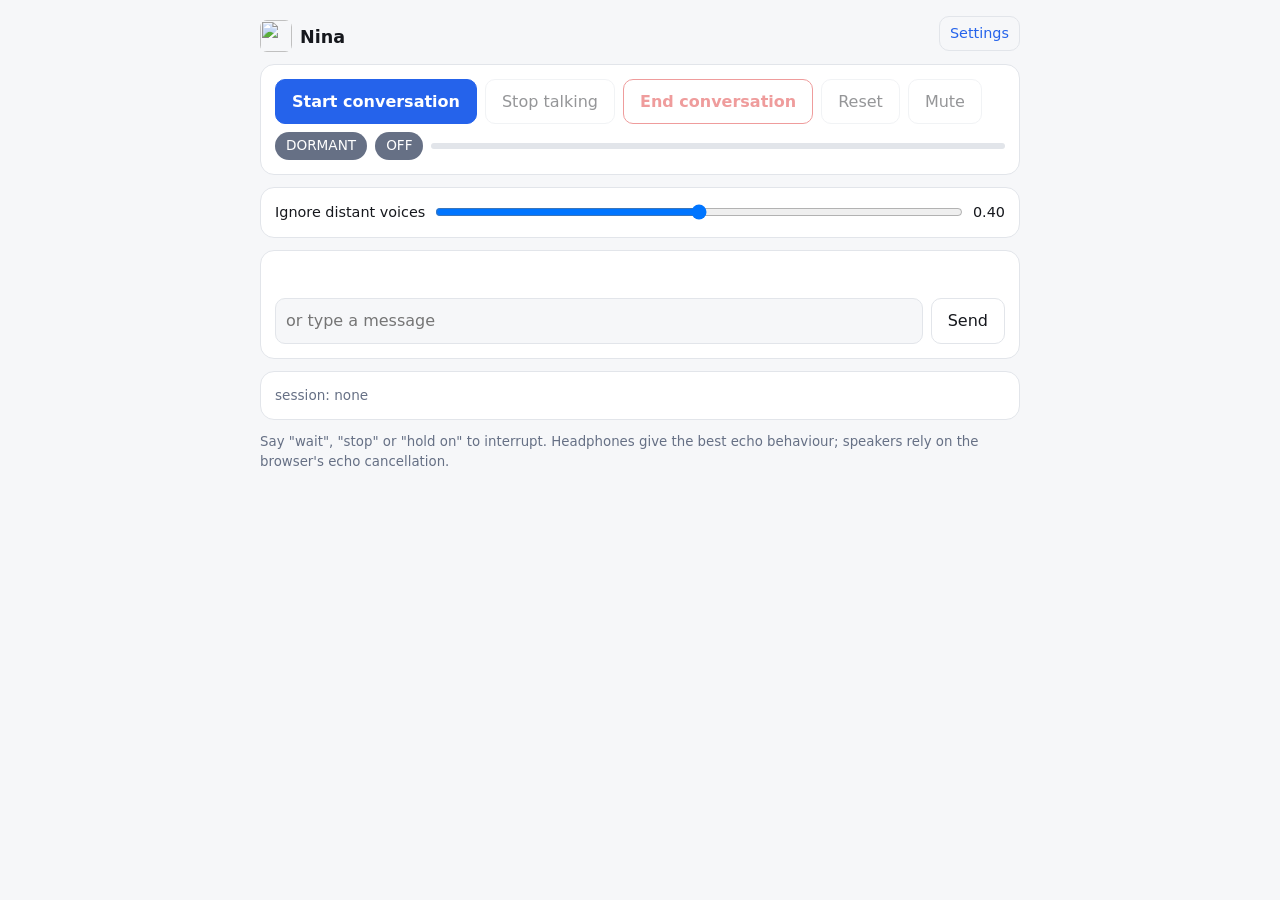
==== live/static/index.html @ 044b5cca "Voice enrollment lives in Settings on the main server (no separate recorder app or token) Co-Authore" ====
<!doctype html>
<html lang="en">
<head>
<meta charset="utf-8">
<meta name="viewport" content="width=device-width, initial-scale=1, viewport-fit=cover">
<title>Nina</title>
<link rel="icon" href="/favicon.ico" sizes="any">
<link rel="icon" type="image/png" sizes="32x32" href="/icons/nina-32.png">
<link rel="icon" type="image/png" sizes="192x192" href="/icons/nina-192.png">
<link rel="apple-touch-icon" href="/icons/nina-180.png">
<meta name="theme-color" content="#00081c">
<style>
:root{--bg:#f6f7f9;--card:#fff;--ink:#16181d;--mut:#667085;--line:#e2e5ea;--acc:#2563eb;--ok:#16a34a;--warn:#d97706;--bad:#dc2626}
@media (prefers-color-scheme:dark){:root{--bg:#0f1115;--card:#171a21;--ink:#e8eaef;--mut:#8b93a3;--line:#262b36;--acc:#5b8cff;--ok:#34d399;--warn:#fbbf24;--bad:#f87171}}
*{box-sizing:border-box}
body{margin:0;background:var(--bg);color:var(--ink);font:16px/1.45 system-ui,-apple-system,Segoe UI,Roboto,sans-serif;padding:0 16px env(safe-area-inset-bottom)}
main{max-width:760px;margin:0 auto;padding:16px 0 32px;display:grid;gap:12px}
h1{font-size:1.1rem;margin:4px 0 0;font-weight:650}
.card{background:var(--card);border:1px solid var(--line);border-radius:14px;padding:14px}
.row{display:flex;gap:8px;flex-wrap:wrap;align-items:center}
button{font:inherit;border:1px solid var(--line);background:var(--card);color:var(--ink);padding:10px 16px;border-radius:10px;min-height:44px;cursor:pointer}
button.primary{background:var(--acc);border-color:var(--acc);color:#fff;font-weight:600}
button.danger{border-color:var(--bad);color:var(--bad);font-weight:600}
button:disabled{opacity:.45;cursor:default}
.chip{padding:3px 10px;border-radius:99px;border:1px solid var(--line);font-size:.85rem;color:var(--mut)}
.chip.on{color:#fff;border-color:transparent}
#state.LISTENING{background:var(--ok)}#state.SPEAKING{background:var(--acc)}#state.INTERRUPTED{background:var(--warn)}#state.OFF,#state.MUTED,#sess.DORMANT{background:var(--mut)}#sess.ACTIVE{background:var(--ok)}#sess.IDLE{background:var(--warn)}#sess.SUSPENDED{background:#7c3aed}
#meter{height:6px;border-radius:3px;background:var(--line);overflow:hidden;flex:1;min-width:80px}#meter i{display:block;height:100%;width:0;background:var(--ok);transition:width .08s}
#live{min-height:1.6em;color:var(--mut);font-style:italic}
#log{display:grid;gap:8px;max-height:48vh;overflow:auto}
.m{padding:8px 12px;border-radius:12px;max-width:88%;white-space:pre-wrap}
.m.u{justify-self:end;background:var(--acc);color:#fff}.m.a{justify-self:start;background:var(--bg);border:1px solid var(--line)}
.m.s{justify-self:center;color:var(--mut);font-size:.85rem}
small{color:var(--mut)}
.num{width:70px;padding:8px;border-radius:8px;border:1px solid var(--line);background:var(--bg);color:var(--ink);font:inherit}
#sinfo{color:var(--mut);font-size:.85rem}.navlink{float:right;font-size:.9rem;font-weight:500;color:var(--acc);text-decoration:none;padding:6px 10px;border:1px solid var(--line);border-radius:10px;margin-top:-4px}
h2{font-size:1.05rem;margin:4px 0 8px}h3{font-size:.95rem;margin:0 0 8px}code{background:var(--bg);padding:1px 5px;border-radius:5px}
#v-set{display:grid;gap:12px}[hidden]{display:none!important}</style>
</head>
<body>
<main>
  <h1><img src="/icons/nina-64.png" alt="" width="32" height="32" style="vertical-align:-9px;border-radius:7px;margin-right:8px">Nina <small id="info"></small><a href="#settings" id="tosettings" class="navlink">Settings</a><a href="#" id="toback" class="navlink" hidden>&larr; Back</a></h1>
  <div class="card row" id="v-main-controls">
    <button id="go" class="primary">Start conversation</button>
    <button id="stop" disabled>Stop talking</button>
    <button id="end" class="danger" disabled>End conversation</button>
    <button id="reset" disabled title="Clear this conversation and start fresh">Reset</button>
    <button id="mute" disabled>Mute</button>
    <span id="rec" class="chip" hidden style="color:var(--bad);border-color:var(--bad)" title="Nina is recording notes of this conversation">● notes</span><span id="sess" class="chip on DORMANT" title="Session state (Needle)">DORMANT</span><span id="state" class="chip on OFF" title="Duplex engine state">OFF</span>
    <div id="meter"><i></i></div>
  </div>
  <div class="card row" id="v-sens" style="font-size:.9rem"><label for="sens">Ignore distant voices</label><input id="sens" type="range" min="0" max="0.8" step="0.05" value="0.4" style="flex:1;min-width:120px"><span id="sensv">0.40</span></div>
  <div class="card" id="v-live"><div id="live">&nbsp;</div><div class="row" style="margin-top:8px"><input id="typed" placeholder="or type a message" style="flex:1;min-width:140px;padding:10px;border-radius:10px;border:1px solid var(--line);background:var(--bg);color:var(--ink);font:inherit"><button id="send">Send</button></div></div>
  <div class="card" id="v-log"><div id="sinfo">session: none</div><div id="log"></div></div>
  <div id="v-main-rest" hidden></div>
  <section id="v-set" hidden>
    <h2>Settings</h2>
    <div class="card"><h3>Voice</h3><div class="row"><label for="voice">Nina's voice</label><select id="voice" title="Voice"></select><button id="vplay" title="Play a sample of this voice">&#9654; Play sample</button><small id="vmsg"></small></div></div>
    <div class="card"><h3>Wake word and timing</h3>
      <div class="row"><label for="wake">Wake word</label><select id="wake"></select></div>
      <div class="row" style="margin-top:8px"><label for="tmo" title="Active -> idle after this much silence from the assistant side">Idle after</label><input id="tmo" type="number" min="0" max="600" step="5" value="25" class="num"><span>s</span><label for="tmo2" title="Idle -> asleep">Sleep after</label><input id="tmo2" type="number" min="0" max="600" step="5" value="20" class="num"><span>s</span><label for="tmo3" title="How long a suspended session (with pending tasks) is kept">Keep session</label><input id="tmo3" type="number" min="0" max="3600" step="30" value="300" class="num"><span>s</span></div>
      <div class="row" style="margin-top:8px"><button id="wakebtn" disabled>Wake now</button><button id="sleepbtn" disabled>Sleep now</button><small>Only while a conversation is running.</small></div></div>
    <div class="card" id="enr"><h3>Voice enrollment (who is speaking)</h3>
      <p><small>Nina can learn who is speaking from a short recording of each person. Voiceprints are biometric data: they stay on this server, a child should only be recorded with a parent present, and everything for a person can be deleted below.</small></p>
      <label><input type="checkbox" id="econsent"> This person (or their parent) agrees to record and store their voice for Nina.</label>
      <div class="row" style="margin-top:8px"><input id="esp" placeholder="who (lowercase, e.g. alex)" autocapitalize="none" style="width:12em;padding:10px;border-radius:10px;border:1px solid var(--line);background:var(--bg);color:var(--ink);font:inherit"><select id="erole"><option>adult</option><option>child</option></select><select id="epurpose"><option value="enroll">Enrollment (~40 s)</option><option value="test">Test clips</option></select><select id="econd"><option>normal</option><option>quiet</option><option>far</option><option>noisy</option></select></div>
      <p><small id="etip"></small></p>
      <div id="eprompt" style="font-size:1.1rem;min-height:3em"></div>
      <div class="row"><button id="eprev">Previous</button><button id="erec" class="primary">Record</button><button id="enext">Next</button><small id="emsg"></small></div>
      <div id="emeter" style="height:6px;border-radius:3px;background:var(--line);overflow:hidden;margin-top:8px"><i style="display:block;height:100%;width:0;background:var(--ok)"></i></div>
      <h3 style="margin-top:16px">Saved so far</h3><pre id="ecounts" style="white-space:pre-wrap;font-size:.8rem;margin:0">&hellip;</pre>
      <div class="row" style="margin-top:8px"><button id="ebuild" class="primary">Build profile</button><button id="eeval">Evaluate</button><button id="ecal">Evaluate + save thresholds</button></div>
      <pre id="ereport" style="white-space:pre-wrap;font-size:.8rem"></pre>
      <div class="row"><input id="edel" placeholder="id to delete" style="width:10em;padding:10px;border-radius:10px;border:1px solid var(--line);background:var(--bg);color:var(--ink);font:inherit"><button id="edelbtn" class="danger">Delete person</button></div>
      <h3 style="margin-top:16px">Storage</h3>
      <label>Voice-sample folder on the server<br><input id="eaudiodir" style="width:100%;padding:10px;border-radius:10px;border:1px solid var(--line);background:var(--bg);color:var(--ink);font:inherit"></label>
      <p><small id="esrc"></small></p>
      <label><input type="checkbox" id="ekeep"> Keep clips after building a profile</label>
      <div class="row" style="margin-top:8px"><button id="esavecfg">Save storage settings</button><small id="ecfgmsg"></small></div>
      <p><small>Default folder can also be set with the <code>SPEAKER_AUDIO_DIR</code> environment variable. Changing it does not move existing clips.</small></p></div>
    <small>Say "wait", "stop" or "hold on" to interrupt. Headphones give the best echo behaviour; speakers rely on the browser's echo cancellation.</small>
  </section>
  <small id="hint">Say "wait", "stop" or "hold on" to interrupt. Headphones give the best echo behaviour; speakers rely on the browser's echo cancellation.</small>
</main>
<script>
const $=id=>document.getElementById(id);
let engine='LISTENING',mgrState='DORMANT',muted=false,ws,ctx,gain,stream,node,nextT=0,src=new Set(),analyser,running=false;
const log=(cls,txt)=>{const d=document.createElement('div');d.className='m '+cls;d.textContent=txt;$('log').appendChild(d);$('log').scrollTop=1e9;return d};
const setState=s=>{$('state').textContent=s;$('state').className='chip on '+s};

const worklet=`class Cap extends AudioWorkletProcessor{
 constructor(){super();this.r=sampleRate/16000;this.ph=0;this.acc=0;this.cnt=0;this.buf=new Int16Array(640);this.n=0}
 process(i){const c=i[0][0];if(!c)return true;
  for(let k=0;k<c.length;k++){this.acc+=c[k];this.cnt++;this.ph+=1;
   if(this.ph>=this.r){this.ph-=this.r;let v=this.acc/this.cnt;this.acc=0;this.cnt=0;v=Math.max(-1,Math.min(1,v));
    this.buf[this.n++]=v<0?v*32768:v*32767;
    if(this.n===640){this.port.postMessage(this.buf.slice().buffer);this.n=0}}}
  return true}}registerProcessor('cap',Cap)`;

function cancelPlayback(){for(const s of src){try{s.onended=null;s.stop()}catch(e){}}src.clear();nextT=0;if(gain)gain.gain.value=1}
function play(buf){
  const sr=new DataView(buf).getUint32(0,true), pcm=new Int16Array(buf.slice(4));
  const ab=ctx.createBuffer(1,pcm.length,sr), ch=ab.getChannelData(0);
  for(let i=0;i<pcm.length;i++)ch[i]=pcm[i]/32768;
  const s=ctx.createBufferSource();s.buffer=ab;s.connect(gain);
  const t=Math.max(ctx.currentTime+0.04,nextT);s.start(t);nextT=t+ab.duration;
  src.add(s);s.onended=()=>src.delete(s);
}

async function start(){
  $('go').disabled=true;
  ctx=new (window.AudioContext||window.webkitAudioContext)({latencyHint:'interactive'});await ctx.resume();
  gain=ctx.createGain();gain.connect(ctx.destination);
  try{stream=await navigator.mediaDevices.getUserMedia({audio:{echoCancellation:true,noiseSuppression:true,autoGainControl:true,channelCount:1}})}
  catch(e){log('s','Microphone unavailable: '+e.message+(isSecureContext?'':' (page is not a secure context; use https)'));$('go').disabled=false;return}
  await ctx.audioWorklet.addModule(URL.createObjectURL(new Blob([worklet],{type:'application/javascript'})));
  const mic=ctx.createMediaStreamSource(stream);node=new AudioWorkletNode(ctx,'cap');
  analyser=ctx.createAnalyser();analyser.fftSize=512;mic.connect(analyser);mic.connect(node);
  ws=new WebSocket((location.protocol==='https:'?'wss://':'ws://')+location.host+'/ws');ws.binaryType='arraybuffer';
  ws.onopen=()=>{applyChoices();running=true;$('mute').disabled=false;$('end').disabled=false;$('stop').disabled=false;$('reset').disabled=false;setState('LISTENING');log('s','Connected. Start talking.')};
  ws.onclose=()=>{shutdown();log('s','Conversation ended. Microphone released.')};
  node.port.onmessage=e=>{if(ws.readyState===1&&!muted)ws.send(e.data)};
  let liveUser=null;
  ws.onmessage=e=>{
    if(typeof e.data!=='string'){play(e.data);return}
    const m=JSON.parse(e.data);
    if(m.t==='hello'){if(m.sens!==undefined){$('sens').value=m.sens;$('sensv').textContent=(+m.sens).toFixed(2)}$('info').textContent='· STT '+m.stt+' · TTS '+m.tts+' · tick '+m.tick_ms+' ms';if(m.tts_note)log('s','\u26a0 '+m.tts_note)}
    else if(m.t==='state'){engine=m.state;if(mgrState==='ACTIVE'||mgrState==='IDLE')setState(m.state)}
    else if(m.t==='mgr'){mgrState=m.state;fillWake(m);const asleep=m.state==='DORMANT'||m.state==='SUSPENDED';
      $('sess').textContent=m.state;$('sess').className='chip on '+m.state;setState(asleep?'OFF':engine);
      $('sinfo').textContent=(asleep?'asleep \u2014 say \u201c'+(m.wake==='off'?'':m.wake.replace('_',' '))+'\u201d, press Wake, or choose Always listening \u00b7 ':'')+'session: '+(m.session||'none')+(m.tasks?' \u00b7 '+m.tasks+' task(s) pending':'')+(m.wake==='off'?' \u00b7 always listening':'');
      $('wakebtn').disabled=!asleep&&m.state!=='IDLE';$('sleepbtn').disabled=asleep||m.wake==='off'}
    else if(m.t==='session_event'){if(['transition','dismissed','interruption','ambient_ignored','activated'].includes(m.event))log('s','\u2699 '+m.event+(m.to?' \u2192 '+m.to:'')+(m.reason?' ('+m.reason+')':'')+(m.why?' ('+m.why+')':''))}
    else if(m.t==='earcon')beep(m.kind)
    else if(m.t==='stt'){ if(m.kind==='partial')$('live').textContent=m.text||' ';
      else{$('live').innerHTML='&nbsp;';if(m.text)log('u',m.text)} }
    else if(m.t==='notes'){$('rec').hidden=!m.recording;$('rec').textContent='\u25cf '+(m.mode==='transcript'?'transcript':'notes')+(m.title?': '+m.title:'')}
    else if(m.t==='assistant')log('a',m.text);
    else if(m.t==='tool'){const ic={search:'\u{1F50E}',hermes:'\u{1F9E0}',ha:'\u{1F3E0}',weather:'\u{26C5}',calendar:'\u{1F4C5}'}[m.kind]||'\u{1F527}';log('s',ic+' #'+m.id+' '+m.kind+' '+m.status+(m.status==='done'?' in '+m.secs+'s':': '+m.task))}
    else if(m.t==='cancel'){cancelPlayback();log('s','— interrupted ('+m.why+') —')}
    else if(m.t==='duck'){gain.gain.setTargetAtTime(m.on?0.12:1,ctx.currentTime,0.03)}
    else if(m.t==='log')log('s',m.text);
  };
  const lv=new Uint8Array(analyser.fftSize);
  (function loop(){analyser.getByteTimeDomainData(lv);let mx=0;for(const v of lv)mx=Math.max(mx,Math.abs(v-128));
    $('meter').firstElementChild.style.width=Math.min(100,mx*1.6)+'%';if(running||!ws||ws.readyState<2)requestAnimationFrame(loop)})();
}
function shutdown(){
  mgrState='DORMANT';$('sess').textContent='DORMANT';$('sess').className='chip on DORMANT';running=false;cancelPlayback();setState('OFF');$('live').innerHTML='&nbsp;';
  try{node&&node.disconnect()}catch(e){}
  try{stream&&stream.getTracks().forEach(t=>t.stop())}catch(e){}
  try{ctx&&ctx.close()}catch(e){}
  stream=node=ctx=null;
  muted=false;$('mute').textContent='Mute';$('mute').disabled=true;
  $('go').disabled=false;$('stop').disabled=true;$('end').disabled=true;$('reset').disabled=true;
}
$('end').onclick=()=>{try{ws&&ws.readyState===1&&ws.send(JSON.stringify({t:'stop'}))}catch(e){};ws&&ws.close()};
$('voice').onchange=()=>{store.set('voice',$('voice').value);ws&&ws.readyState===1&&ws.send(JSON.stringify({t:'voice',name:$('voice').value}))};
const sendTyped=()=>{const v=$('typed').value.trim();if(v&&ws&&ws.readyState===1){ws.send(JSON.stringify({t:'text',text:v}));$('typed').value=''}};
$('send').onclick=sendTyped;$('typed').onkeydown=e=>{if(e.key==='Enter')sendTyped()};
function beep(kind){if(!ctx)return;const f=kind==='wake'?[660,880]:[660,440];f.forEach((hz,i)=>{const o=ctx.createOscillator(),g=ctx.createGain();o.frequency.value=hz;o.connect(g);g.connect(ctx.destination);
  const t=ctx.currentTime+i*0.11;g.gain.setValueAtTime(0.0001,t);g.gain.exponentialRampToValueAtTime(0.12,t+0.02);g.gain.exponentialRampToValueAtTime(0.0001,t+0.1);o.start(t);o.stop(t+0.12)})}
function fillOptions(sel,vals,labelf){if(sel.options.length)return;vals.forEach(v=>{const o=document.createElement('option');o.value=v;o.textContent=labelf?labelf(v):v;sel.appendChild(o)})}
const store={get:(k,d)=>{try{const v=localStorage.getItem('dx_'+k);return v===null?d:v}catch(e){return d}},set:(k,v)=>{try{localStorage.setItem('dx_'+k,v)}catch(e){}}};
async function loadConfig(){
  try{const r=await fetch('/api/config');const m=await r.json();
    fillOptions($('voice'),m.voices);$('voice').value=m.voices.includes(store.get('voice',m.voice))?store.get('voice',m.voice):m.voice;
    fillOptions($('wake'),['off'].concat(m.wake_words),w=>w==='off'?'Always listening':w.replace(/_/g,' '));
    const w=store.get('wake',m.wake);$('wake').value=(w==='off'||m.wake_words.includes(w))?w:m.wake;
    $('tmo').value=store.get('tmo',m.active_timeout);$('tmo2').value=store.get('tmo2',m.idle_timeout);$('tmo3').value=store.get('tmo3',m.suspend_ttl);
    $('sens').value=store.get('sens',m.sens);$('sensv').textContent=(+$('sens').value).toFixed(2);
    $('info').textContent='\u00b7 STT '+m.stt+' \u00b7 TTS '+m.tts+(m.tts_note?' \u26a0 '+m.tts_note:'')}catch(e){}}
function applyChoices(){ws.send(JSON.stringify({t:'voice',name:$('voice').value}));sendCfg();ws.send(JSON.stringify({t:'sens',v:+$('sens').value}))}
function fillWake(m){const sel=$('wake');if(!sel.options.length){['off'].concat(m.words).forEach(w=>{const o=document.createElement('option');o.value=w;o.textContent=w==='off'?'Always listening':w.replace('_',' ')+(w==='hey_nina'?' (phrase)':'');sel.appendChild(o)})}
  sel.value=m.wake;$('tmo').value=m.active_timeout;$('tmo2').value=m.idle_timeout;$('tmo3').value=m.suspend_ttl}
const sendCfg=()=>ws&&ws.readyState===1&&ws.send(JSON.stringify({t:'cfg',wake:$('wake').value,active_timeout:+$('tmo').value,idle_timeout:+$('tmo2').value,suspend_ttl:+$('tmo3').value}));
$('wake').onchange=()=>{store.set('wake',$('wake').value);sendCfg()};['tmo','tmo2','tmo3'].forEach(i=>$(i).onchange=()=>{store.set(i,$(i).value);sendCfg()});
$('wakebtn').onclick=()=>ws&&ws.send(JSON.stringify({t:'wake'}));$('sleepbtn').onclick=()=>ws&&ws.send(JSON.stringify({t:'sleep'}));
const setMute=v=>{muted=v;$('mute').textContent=v?'Unmute':'Mute';$('mute').classList.toggle('danger',v);if(running)setState(v?'MUTED':'LISTENING')};
$('mute').onclick=()=>setMute(!muted);
document.addEventListener('keydown',e=>{if(e.key==='m'&&document.activeElement.tagName!=='INPUT'&&running)setMute(!muted)});
$('sens').oninput=()=>{store.set('sens',$('sens').value);$('sensv').textContent=(+$('sens').value).toFixed(2);ws&&ws.readyState===1&&ws.send(JSON.stringify({t:'sens',v:+$('sens').value}))};
function view(){const s=location.hash==='#settings';
  $('v-set').hidden=!s;$('toback').hidden=!s;$('tosettings').hidden=s;
  ['v-main-controls','v-sens','v-live','v-log','hint'].forEach(i=>{const e=$(i);if(e)e.hidden=s})}
addEventListener('hashchange',view);
const EP=['What time is it, and what’s the weather going to be like today?','Turn on the living room lights.','Can you tell me how big Jupiter is?','Stop. Wait, never mind, go ahead.','Please add milk, eggs, and a loaf of bread to the shopping list.','Set a timer for ten minutes.','Who won the game last night, and what time does the next one start?','Nina, what’s on my calendar tomorrow afternoon?','The quick brown fox jumps over the lazy dog.','How many days are left until the weekend?','Good morning! Did you sleep well? I think it might rain later.','Tell me a short story about a very sleepy dragon.'];
const ETIPS={normal:"Normal voice, about an arm's length from the mic.",quiet:'Speak softly, as if someone is sleeping nearby.',far:'Stand 2–3 metres from the mic, as in a real room.',noisy:'With the TV or music on at ordinary volume.'};
let ei=0,ectx,estream,eproc,echunks=[],erecording=false;
const eshow=()=>{$('eprompt').textContent=EP[ei%EP.length];$('etip').textContent=ETIPS[$('econd').value]};
$('econd').onchange=eshow;$('eprev').onclick=()=>{ei=(ei+EP.length-1)%EP.length;eshow()};$('enext').onclick=()=>{ei++;eshow()};eshow();
const eapi=async(p,body)=>{const r=await fetch('/api/speakers/'+p,body===undefined?{}:{method:'POST',headers:{'Content-Type':'application/json'},body:JSON.stringify(body)});return{ok:r.ok,j:await r.json().catch(()=>({}))}};
async function erefresh(){try{const j=await (await fetch('/api/speakers/status')).json();
  $('ecounts').textContent=(Object.entries(j.counts).map(([s,v])=>s+': '+Object.entries(v).map(([k,n])=>k+' x'+n).join(', ')).join('\n')||'(no clips yet)')+'\n\nprofiles: '+(j.profiles.map(p=>p.speaker_id+' ('+p.role+', '+p.enrollment_samples+' clips)').join('; ')||'none')}catch(e){$('ecounts').textContent='enrollment unavailable'}}
async function ecfgload(){try{const j=await (await fetch('/api/speakers/settings')).json();$('eaudiodir').value=j.audio_dir_source==='settings'?j.audio_dir:'';$('eaudiodir').placeholder=j.audio_dir;$('esrc').textContent='In use: '+j.audio_dir+' (from '+j.audio_dir_source+'). Profiles are stored in '+j.profile_dir+'.';$('ekeep').checked=j.keep_audio_after_enroll}catch(e){}}
function edown(buf,from,to){const r=from/to,n=Math.floor(buf.length/r),o=new Int16Array(n);for(let k=0;k<n;k++){const a=Math.floor(k*r),b=Math.min(buf.length,Math.floor((k+1)*r));let s=0;for(let j=a;j<b;j++)s+=buf[j];o[k]=Math.max(-1,Math.min(1,s/Math.max(1,b-a)))*32767}return o}
async function etoggle(){
  const sp=$('esp').value.trim();
  if(running){$('emsg').textContent='End the conversation first (the microphone is in use).';return}
  if(!$('econsent').checked){$('emsg').textContent='Please tick the consent box first.';return}
  if(!/^[a-z0-9_]{1,24}$/.test(sp)){$('emsg').textContent='Use lowercase letters/digits for the name.';return}
  if(!erecording){
    try{if(!ectx){estream=await navigator.mediaDevices.getUserMedia({audio:{echoCancellation:false,noiseSuppression:false,autoGainControl:false,channelCount:1}});
      ectx=new AudioContext();const s=ectx.createMediaStreamSource(estream);eproc=ectx.createScriptProcessor(4096,1,1);
      eproc.onaudioprocess=e=>{if(!erecording)return;const d=e.inputBuffer.getChannelData(0);echunks.push(new Float32Array(d));let q=0;for(const v of d)q+=v*v;$('emeter').firstElementChild.style.width=Math.min(100,Math.sqrt(q/d.length)*400)+'%'};
      s.connect(eproc);eproc.connect(ectx.destination)}}catch(e){$('emsg').textContent='Microphone blocked: '+e.message;return}
    await ectx.resume();echunks=[];erecording=true;$('erec').textContent='Stop';$('erec').className='danger';$('emsg').textContent='Recording…';return}
  erecording=false;$('erec').textContent='Record';$('erec').className='primary';$('emeter').firstElementChild.style.width='0';
  if(ectx)ectx.suspend();
  const n=echunks.reduce((a,c)=>a+c.length,0),all=new Float32Array(n);let o=0;for(const c of echunks){all.set(c,o);o+=c.length}
  const pcm=edown(all,ectx.sampleRate,16000);
  const r=await fetch('/api/speakers/clip?speaker='+sp+'&purpose='+$('epurpose').value+'&condition='+$('econd').value,{method:'POST',body:pcm.buffer});
  if(r.ok){const j=await r.json();$('emsg').textContent='Saved '+j.seconds+'s ('+(j.voiced_ms/1000).toFixed(1)+'s of speech). Next prompt…';ei++;eshow();erefresh()}else $('emsg').textContent='Not saved: '+await r.text()}
$('erec').onclick=etoggle;
$('ebuild').onclick=async()=>{$('ereport').textContent='Building profile (a few seconds)…';const r=await eapi('enroll',{speaker:$('esp').value.trim(),role:$('erole').value});$('ereport').textContent=r.ok?'Profile built. '+(r.j.message||''):'Failed: '+(r.j.error||'error');erefresh()};
$('eeval').onclick=async()=>{$('ereport').textContent='Evaluating (can take a minute)…';const r=await eapi('eval',{write:false});$('ereport').textContent=r.j.report||'Failed'};
$('ecal').onclick=async()=>{if(!confirm('Save these thresholds for Nina to use?'))return;$('ereport').textContent='Evaluating…';const r=await eapi('eval',{write:true});$('ereport').textContent=r.j.report||'Failed'};
$('edelbtn').onclick=async()=>{const id=$('edel').value.trim();if(!id||!confirm('Delete all clips and the voice profile for '+id+'?'))return;await eapi('delete',{speaker:id});erefresh()};
$('esavecfg').onclick=async()=>{const r=await eapi('settings',{audio_dir:$('eaudiodir').value,keep_audio_after_enroll:$('ekeep').checked});$('ecfgmsg').textContent=r.ok?' Saved.':' Not saved: '+(r.j.error||'error');if(r.ok)ecfgload()};
erefresh();ecfgload();
let vaudio=null;
$('vplay').onclick=async()=>{const b=$('vplay');b.disabled=true;$('vmsg').textContent=' loading…';
  try{const r=await fetch('/api/voice_sample?voice='+encodeURIComponent($('voice').value));if(!r.ok)throw new Error(r.status);
    const u=URL.createObjectURL(await r.blob());if(vaudio)vaudio.pause();vaudio=new Audio(u);vaudio.onended=()=>URL.revokeObjectURL(u);await vaudio.play();$('vmsg').textContent=''}
  catch(e){$('vmsg').textContent=' could not play ('+e.message+')'}b.disabled=false};
loadConfig();view();
$('go').onclick=start;
$('stop').onclick=()=>{cancelPlayback();ws&&ws.send(JSON.stringify({t:'stop'}))};
$('reset').onclick=()=>{cancelPlayback();ws&&ws.send(JSON.stringify({t:'reset'}));$('log').innerHTML=''};
</script>
</body>
</html>
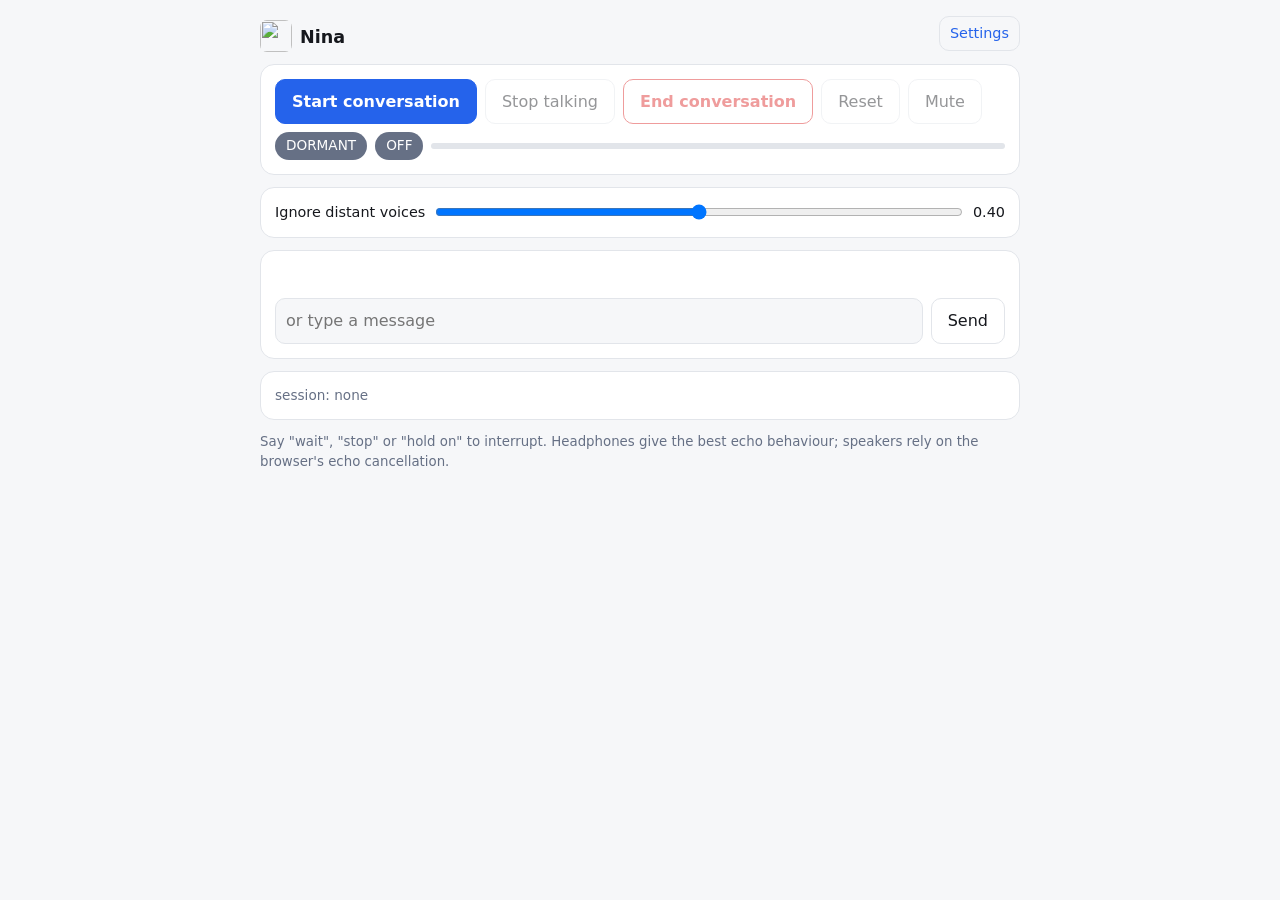
==== commit dc54c09a: "Login for the admin/enrollment API (local accounts, signed sessions; seam for Authentik later) Co-Au" ====
--- a/live/static/index.html
+++ b/live/static/index.html
@@ -60,7 +60,10 @@
       <div class="row"><label for="wake">Wake word</label><select id="wake"></select></div>
       <div class="row" style="margin-top:8px"><label for="tmo" title="Active -> idle after this much silence from the assistant side">Idle after</label><input id="tmo" type="number" min="0" max="600" step="5" value="25" class="num"><span>s</span><label for="tmo2" title="Idle -> asleep">Sleep after</label><input id="tmo2" type="number" min="0" max="600" step="5" value="20" class="num"><span>s</span><label for="tmo3" title="How long a suspended session (with pending tasks) is kept">Keep session</label><input id="tmo3" type="number" min="0" max="3600" step="30" value="300" class="num"><span>s</span></div>
       <div class="row" style="margin-top:8px"><button id="wakebtn" disabled>Wake now</button><button id="sleepbtn" disabled>Sleep now</button><small>Only while a conversation is running.</small></div></div>
-    <div class="card" id="enr"><h3>Voice enrollment (who is speaking)</h3>
+    <div class="card" id="enrlogin"><h3>Voice enrollment (who is speaking)</h3>
+      <p><small id="enrlognote">Sign in to record and manage household voices.</small></p>
+      <div class="row"><input id="lu" placeholder="username" autocomplete="username" autocapitalize="none" style="width:11em;padding:10px;border-radius:10px;border:1px solid var(--line);background:var(--bg);color:var(--ink);font:inherit"><input id="lp" type="password" placeholder="password" autocomplete="current-password" style="width:11em;padding:10px;border-radius:10px;border:1px solid var(--line);background:var(--bg);color:var(--ink);font:inherit"><button id="lbtn" class="primary">Sign in</button><small id="lmsg"></small></div></div>
+    <div class="card" id="enr" hidden><div class="row" style="justify-content:space-between"><h3 style="margin:0">Voice enrollment (who is speaking)</h3><span><small id="whoami"></small> <button id="lout">Sign out</button></span></div>
       <p><small>Nina can learn who is speaking from a short recording of each person. Voiceprints are biometric data: they stay on this server, a child should only be recorded with a parent present, and everything for a person can be deleted below.</small></p>
       <label><input type="checkbox" id="econsent"> This person (or their parent) agrees to record and store their voice for Nina.</label>
       <div class="row" style="margin-top:8px"><input id="esp" placeholder="who (lowercase, e.g. alex)" autocapitalize="none" style="width:12em;padding:10px;border-radius:10px;border:1px solid var(--line);background:var(--bg);color:var(--ink);font:inherit"><select id="erole"><option>adult</option><option>child</option></select><select id="epurpose"><option value="enroll">Enrollment (~40 s)</option><option value="test">Test clips</option></select><select id="econd"><option>normal</option><option>quiet</option><option>far</option><option>noisy</option></select></div>
@@ -189,7 +192,7 @@
 let ei=0,ectx,estream,eproc,echunks=[],erecording=false;
 const eshow=()=>{$('eprompt').textContent=EP[ei%EP.length];$('etip').textContent=ETIPS[$('econd').value]};
 $('econd').onchange=eshow;$('eprev').onclick=()=>{ei=(ei+EP.length-1)%EP.length;eshow()};$('enext').onclick=()=>{ei++;eshow()};eshow();
-const eapi=async(p,body)=>{const r=await fetch('/api/speakers/'+p,body===undefined?{}:{method:'POST',headers:{'Content-Type':'application/json'},body:JSON.stringify(body)});return{ok:r.ok,j:await r.json().catch(()=>({}))}};
+const eapi=async(p,body)=>{const r=await fetch('/api/speakers/'+p,body===undefined?{}:{method:'POST',headers:{'Content-Type':'application/json','X-Nina-CSRF':'1'},body:JSON.stringify(body)});if(r.status===401)showAuth(null);return{ok:r.ok,j:await r.json().catch(()=>({}))}};
 async function erefresh(){try{const j=await (await fetch('/api/speakers/status')).json();
   $('ecounts').textContent=(Object.entries(j.counts).map(([s,v])=>s+': '+Object.entries(v).map(([k,n])=>k+' x'+n).join(', ')).join('\n')||'(no clips yet)')+'\n\nprofiles: '+(j.profiles.map(p=>p.speaker_id+' ('+p.role+', '+p.enrollment_samples+' clips)').join('; ')||'none')}catch(e){$('ecounts').textContent='enrollment unavailable'}}
 async function ecfgload(){try{const j=await (await fetch('/api/speakers/settings')).json();$('eaudiodir').value=j.audio_dir_source==='settings'?j.audio_dir:'';$('eaudiodir').placeholder=j.audio_dir;$('esrc').textContent='In use: '+j.audio_dir+' (from '+j.audio_dir_source+'). Profiles are stored in '+j.profile_dir+'.';$('ekeep').checked=j.keep_audio_after_enroll}catch(e){}}
@@ -209,7 +212,8 @@
   if(ectx)ectx.suspend();
   const n=echunks.reduce((a,c)=>a+c.length,0),all=new Float32Array(n);let o=0;for(const c of echunks){all.set(c,o);o+=c.length}
   const pcm=edown(all,ectx.sampleRate,16000);
-  const r=await fetch('/api/speakers/clip?speaker='+sp+'&purpose='+$('epurpose').value+'&condition='+$('econd').value,{method:'POST',body:pcm.buffer});
+  const r=await fetch('/api/speakers/clip?speaker='+sp+'&purpose='+$('epurpose').value+'&condition='+$('econd').value,{method:'POST',headers:{'X-Nina-CSRF':'1'},body:pcm.buffer});
+  if(r.status===401)showAuth(null);
   if(r.ok){const j=await r.json();$('emsg').textContent='Saved '+j.seconds+'s ('+(j.voiced_ms/1000).toFixed(1)+'s of speech). Next prompt…';ei++;eshow();erefresh()}else $('emsg').textContent='Not saved: '+await r.text()}
 $('erec').onclick=etoggle;
 $('ebuild').onclick=async()=>{$('ereport').textContent='Building profile (a few seconds)…';const r=await eapi('enroll',{speaker:$('esp').value.trim(),role:$('erole').value});$('ereport').textContent=r.ok?'Profile built. '+(r.j.message||''):'Failed: '+(r.j.error||'error');erefresh()};
@@ -217,7 +221,14 @@
 $('ecal').onclick=async()=>{if(!confirm('Save these thresholds for Nina to use?'))return;$('ereport').textContent='Evaluating…';const r=await eapi('eval',{write:true});$('ereport').textContent=r.j.report||'Failed'};
 $('edelbtn').onclick=async()=>{const id=$('edel').value.trim();if(!id||!confirm('Delete all clips and the voice profile for '+id+'?'))return;await eapi('delete',{speaker:id});erefresh()};
 $('esavecfg').onclick=async()=>{const r=await eapi('settings',{audio_dir:$('eaudiodir').value,keep_audio_after_enroll:$('ekeep').checked});$('ecfgmsg').textContent=r.ok?' Saved.':' Not saved: '+(r.j.error||'error');if(r.ok)ecfgload()};
-erefresh();ecfgload();
+function showAuth(u,hasAccounts){$('enr').hidden=!u;$('enrlogin').hidden=!!u;if(u){$('whoami').textContent='signed in as '+u.name;erefresh();ecfgload()}
+  else if(hasAccounts===false)$('enrlognote').textContent='No login accounts exist yet. On the server run: python -m auth add <name>'}
+async function authInit(){try{const j=await (await fetch('/api/me')).json();showAuth(j.user,j.accounts)}catch(e){}}
+async function dologin(){$('lmsg').textContent='';const r=await fetch('/api/login',{method:'POST',headers:{'Content-Type':'application/json','X-Nina-CSRF':'1'},body:JSON.stringify({username:$('lu').value,password:$('lp').value})});
+  const j=await r.json().catch(()=>({}));if(r.ok){$('lp').value='';authInit()}else $('lmsg').textContent=' '+(j.error||'sign-in failed')}
+$('lbtn').onclick=dologin;$('lp').onkeydown=e=>{if(e.key==='Enter')dologin()};
+$('lout').onclick=async()=>{await fetch('/api/logout',{method:'POST',headers:{'X-Nina-CSRF':'1'}});authInit()};
+authInit();
 let vaudio=null;
 $('vplay').onclick=async()=>{const b=$('vplay');b.disabled=true;$('vmsg').textContent=' loading…';
   try{const r=await fetch('/api/voice_sample?voice='+encodeURIComponent($('voice').value));if(!r.ok)throw new Error(r.status);
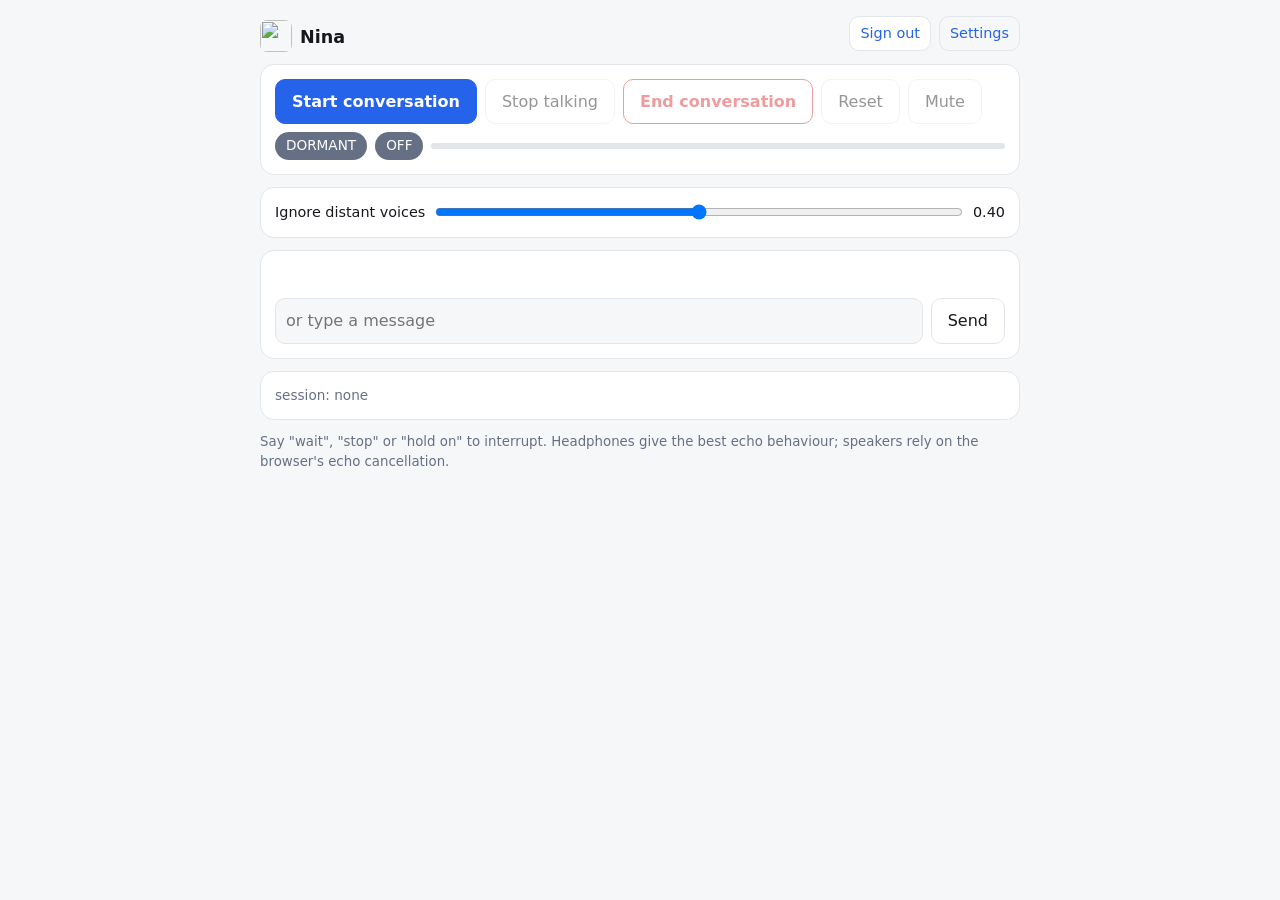
==== commit 2c23f236: "Auth covers the whole app: first-run admin setup, admin user management, service token for scripts C" ====
--- a/live/static/index.html
+++ b/live/static/index.html
@@ -39,7 +39,7 @@
 </head>
 <body>
 <main>
-  <h1><img src="/icons/nina-64.png" alt="" width="32" height="32" style="vertical-align:-9px;border-radius:7px;margin-right:8px">Nina <small id="info"></small><a href="#settings" id="tosettings" class="navlink">Settings</a><a href="#" id="toback" class="navlink" hidden>&larr; Back</a></h1>
+  <h1><img src="/icons/nina-64.png" alt="" width="32" height="32" style="vertical-align:-9px;border-radius:7px;margin-right:8px">Nina <small id="info"></small><a href="#settings" id="tosettings" class="navlink">Settings</a><button id="signout" class="navlink" style="margin-right:8px;background:var(--card);min-height:0" title="Sign out">Sign out</button><small id="whoami" style="float:right;margin:2px 10px 0 0"></small><a href="#" id="toback" class="navlink" hidden>&larr; Back</a></h1>
   <div class="card row" id="v-main-controls">
     <button id="go" class="primary">Start conversation</button>
     <button id="stop" disabled>Stop talking</button>
@@ -60,10 +60,11 @@
       <div class="row"><label for="wake">Wake word</label><select id="wake"></select></div>
       <div class="row" style="margin-top:8px"><label for="tmo" title="Active -> idle after this much silence from the assistant side">Idle after</label><input id="tmo" type="number" min="0" max="600" step="5" value="25" class="num"><span>s</span><label for="tmo2" title="Idle -> asleep">Sleep after</label><input id="tmo2" type="number" min="0" max="600" step="5" value="20" class="num"><span>s</span><label for="tmo3" title="How long a suspended session (with pending tasks) is kept">Keep session</label><input id="tmo3" type="number" min="0" max="3600" step="30" value="300" class="num"><span>s</span></div>
       <div class="row" style="margin-top:8px"><button id="wakebtn" disabled>Wake now</button><button id="sleepbtn" disabled>Sleep now</button><small>Only while a conversation is running.</small></div></div>
-    <div class="card" id="enrlogin"><h3>Voice enrollment (who is speaking)</h3>
-      <p><small id="enrlognote">Sign in to record and manage household voices.</small></p>
-      <div class="row"><input id="lu" placeholder="username" autocomplete="username" autocapitalize="none" style="width:11em;padding:10px;border-radius:10px;border:1px solid var(--line);background:var(--bg);color:var(--ink);font:inherit"><input id="lp" type="password" placeholder="password" autocomplete="current-password" style="width:11em;padding:10px;border-radius:10px;border:1px solid var(--line);background:var(--bg);color:var(--ink);font:inherit"><button id="lbtn" class="primary">Sign in</button><small id="lmsg"></small></div></div>
-    <div class="card" id="enr" hidden><div class="row" style="justify-content:space-between"><h3 style="margin:0">Voice enrollment (who is speaking)</h3><span><small id="whoami"></small> <button id="lout">Sign out</button></span></div>
+    <div class="card"><h3>My account</h3><div class="row"><small id="acct"></small></div>
+      <div class="row" style="margin-top:8px"><input id="pwcur" type="password" placeholder="current password" autocomplete="current-password" style="width:12em;padding:10px;border-radius:10px;border:1px solid var(--line);background:var(--bg);color:var(--ink);font:inherit"><input id="pwnew" type="password" placeholder="new password (10+)" autocomplete="new-password" style="width:12em;padding:10px;border-radius:10px;border:1px solid var(--line);background:var(--bg);color:var(--ink);font:inherit"><button id="pwbtn">Change password</button><small id="pwmsg"></small></div></div>
+    <div class="card" id="usr" hidden><h3>Users</h3><div id="ulist"></div>
+      <div class="row" style="margin-top:10px"><input id="nu" placeholder="new username" autocapitalize="none" style="width:10em;padding:10px;border-radius:10px;border:1px solid var(--line);background:var(--bg);color:var(--ink);font:inherit"><input id="np" type="password" placeholder="password (10+)" autocomplete="new-password" style="width:11em;padding:10px;border-radius:10px;border:1px solid var(--line);background:var(--bg);color:var(--ink);font:inherit"><select id="nr"><option>user</option><option>admin</option></select><button id="nadd" class="primary">Add user</button><small id="umsg"></small></div></div>
+    <div class="card" id="enr" hidden><h3>Voice enrollment (who is speaking)</h3>
       <p><small>Nina can learn who is speaking from a short recording of each person. Voiceprints are biometric data: they stay on this server, a child should only be recorded with a parent present, and everything for a person can be deleted below.</small></p>
       <label><input type="checkbox" id="econsent"> This person (or their parent) agrees to record and store their voice for Nina.</label>
       <div class="row" style="margin-top:8px"><input id="esp" placeholder="who (lowercase, e.g. alex)" autocapitalize="none" style="width:12em;padding:10px;border-radius:10px;border:1px solid var(--line);background:var(--bg);color:var(--ink);font:inherit"><select id="erole"><option>adult</option><option>child</option></select><select id="epurpose"><option value="enroll">Enrollment (~40 s)</option><option value="test">Test clips</option></select><select id="econd"><option>normal</option><option>quiet</option><option>far</option><option>noisy</option></select></div>
@@ -192,7 +193,7 @@
 let ei=0,ectx,estream,eproc,echunks=[],erecording=false;
 const eshow=()=>{$('eprompt').textContent=EP[ei%EP.length];$('etip').textContent=ETIPS[$('econd').value]};
 $('econd').onchange=eshow;$('eprev').onclick=()=>{ei=(ei+EP.length-1)%EP.length;eshow()};$('enext').onclick=()=>{ei++;eshow()};eshow();
-const eapi=async(p,body)=>{const r=await fetch('/api/speakers/'+p,body===undefined?{}:{method:'POST',headers:{'Content-Type':'application/json','X-Nina-CSRF':'1'},body:JSON.stringify(body)});if(r.status===401)showAuth(null);return{ok:r.ok,j:await r.json().catch(()=>({}))}};
+const eapi=async(p,body)=>{const r=await fetch('/api/speakers/'+p,body===undefined?{}:{method:'POST',headers:{'Content-Type':'application/json','X-Nina-CSRF':'1'},body:JSON.stringify(body)});if(r.status===401)location.replace('/login');return{ok:r.ok,j:await r.json().catch(()=>({}))}};
 async function erefresh(){try{const j=await (await fetch('/api/speakers/status')).json();
   $('ecounts').textContent=(Object.entries(j.counts).map(([s,v])=>s+': '+Object.entries(v).map(([k,n])=>k+' x'+n).join(', ')).join('\n')||'(no clips yet)')+'\n\nprofiles: '+(j.profiles.map(p=>p.speaker_id+' ('+p.role+', '+p.enrollment_samples+' clips)').join('; ')||'none')}catch(e){$('ecounts').textContent='enrollment unavailable'}}
 async function ecfgload(){try{const j=await (await fetch('/api/speakers/settings')).json();$('eaudiodir').value=j.audio_dir_source==='settings'?j.audio_dir:'';$('eaudiodir').placeholder=j.audio_dir;$('esrc').textContent='In use: '+j.audio_dir+' (from '+j.audio_dir_source+'). Profiles are stored in '+j.profile_dir+'.';$('ekeep').checked=j.keep_audio_after_enroll}catch(e){}}
@@ -213,7 +214,7 @@
   const n=echunks.reduce((a,c)=>a+c.length,0),all=new Float32Array(n);let o=0;for(const c of echunks){all.set(c,o);o+=c.length}
   const pcm=edown(all,ectx.sampleRate,16000);
   const r=await fetch('/api/speakers/clip?speaker='+sp+'&purpose='+$('epurpose').value+'&condition='+$('econd').value,{method:'POST',headers:{'X-Nina-CSRF':'1'},body:pcm.buffer});
-  if(r.status===401)showAuth(null);
+  if(r.status===401)location.replace('/login');
   if(r.ok){const j=await r.json();$('emsg').textContent='Saved '+j.seconds+'s ('+(j.voiced_ms/1000).toFixed(1)+'s of speech). Next prompt…';ei++;eshow();erefresh()}else $('emsg').textContent='Not saved: '+await r.text()}
 $('erec').onclick=etoggle;
 $('ebuild').onclick=async()=>{$('ereport').textContent='Building profile (a few seconds)…';const r=await eapi('enroll',{speaker:$('esp').value.trim(),role:$('erole').value});$('ereport').textContent=r.ok?'Profile built. '+(r.j.message||''):'Failed: '+(r.j.error||'error');erefresh()};
@@ -221,13 +222,22 @@
 $('ecal').onclick=async()=>{if(!confirm('Save these thresholds for Nina to use?'))return;$('ereport').textContent='Evaluating…';const r=await eapi('eval',{write:true});$('ereport').textContent=r.j.report||'Failed'};
 $('edelbtn').onclick=async()=>{const id=$('edel').value.trim();if(!id||!confirm('Delete all clips and the voice profile for '+id+'?'))return;await eapi('delete',{speaker:id});erefresh()};
 $('esavecfg').onclick=async()=>{const r=await eapi('settings',{audio_dir:$('eaudiodir').value,keep_audio_after_enroll:$('ekeep').checked});$('ecfgmsg').textContent=r.ok?' Saved.':' Not saved: '+(r.j.error||'error');if(r.ok)ecfgload()};
-function showAuth(u,hasAccounts){$('enr').hidden=!u;$('enrlogin').hidden=!!u;if(u){$('whoami').textContent='signed in as '+u.name;erefresh();ecfgload()}
-  else if(hasAccounts===false)$('enrlognote').textContent='No login accounts exist yet. On the server run: python -m auth add <name>'}
-async function authInit(){try{const j=await (await fetch('/api/me')).json();showAuth(j.user,j.accounts)}catch(e){}}
-async function dologin(){$('lmsg').textContent='';const r=await fetch('/api/login',{method:'POST',headers:{'Content-Type':'application/json','X-Nina-CSRF':'1'},body:JSON.stringify({username:$('lu').value,password:$('lp').value})});
-  const j=await r.json().catch(()=>({}));if(r.ok){$('lp').value='';authInit()}else $('lmsg').textContent=' '+(j.error||'sign-in failed')}
-$('lbtn').onclick=dologin;$('lp').onkeydown=e=>{if(e.key==='Enter')dologin()};
-$('lout').onclick=async()=>{await fetch('/api/logout',{method:'POST',headers:{'X-Nina-CSRF':'1'}});authInit()};
+let me=null;
+const post=async(p,body)=>{const r=await fetch(p,{method:'POST',headers:{'Content-Type':'application/json','X-Nina-CSRF':'1'},body:JSON.stringify(body)});if(r.status===401){location.replace('/login');return{ok:false,j:{}}}return{ok:r.ok,j:await r.json().catch(()=>({}))}};
+function renderUsers(us){$('ulist').innerHTML='';us.forEach(u=>{const row=document.createElement('div');row.className='row';row.style.cssText='margin:4px 0;justify-content:space-between';
+  row.innerHTML='<span><b></b> <small></small></span><span class="row"></span>';row.querySelector('b').textContent=u.name;row.querySelector('small').textContent=u.role;
+  const act=row.querySelector('.row');
+  const mk=(t,f,cls)=>{const b=document.createElement('button');b.textContent=t;if(cls)b.className=cls;b.style.minHeight='34px';b.style.padding='4px 10px';b.onclick=f;act.appendChild(b)};
+  mk(u.role==='admin'?'Make user':'Make admin',async()=>{const r=await post('/api/users/update',{username:u.name,role:u.role==='admin'?'user':'admin'});if(r.ok)renderUsers(r.j.users);else $('umsg').textContent=' '+(r.j.error||'failed')});
+  mk('Reset password',async()=>{const p=prompt('New password for '+u.name+' (10+ characters):');if(!p)return;const r=await post('/api/users/update',{username:u.name,password:p});$('umsg').textContent=r.ok?' Password reset.':' '+(r.j.error||'failed')});
+  mk('Delete',async()=>{if(!confirm('Delete user '+u.name+'?'))return;const r=await post('/api/users/delete',{username:u.name});if(r.ok)renderUsers(r.j.users);else $('umsg').textContent=' '+(r.j.error||'failed')},'danger');
+  $('ulist').appendChild(row)})}
+async function authInit(){try{const j=await (await fetch('/api/auth/me')).json();if(!j.user){location.replace('/login');return}me=j.user;
+  $('whoami').textContent=me.name;$('acct').textContent='Signed in as '+me.name+' ('+me.role+')';
+  if(me.role==='admin'){$('usr').hidden=false;$('enr').hidden=false;erefresh();ecfgload();const r=await fetch('/api/users');if(r.ok)renderUsers((await r.json()).users)}}catch(e){}}
+$('signout').onclick=async()=>{await fetch('/api/auth/logout',{method:'POST',headers:{'X-Nina-CSRF':'1'}});location.replace('/login')};
+$('nadd').onclick=async()=>{const r=await post('/api/users/add',{username:$('nu').value,password:$('np').value,role:$('nr').value});if(r.ok){$('nu').value=$('np').value='';$('umsg').textContent=' Added.';renderUsers(r.j.users)}else $('umsg').textContent=' '+(r.j.error||'failed')};
+$('pwbtn').onclick=async()=>{const r=await post('/api/auth/password',{current:$('pwcur').value,new:$('pwnew').value});$('pwmsg').textContent=r.ok?' Password changed.':' '+(r.j.error||'failed');if(r.ok)$('pwcur').value=$('pwnew').value=''};
 authInit();
 let vaudio=null;
 $('vplay').onclick=async()=>{const b=$('vplay');b.disabled=true;$('vmsg').textContent=' loading…';
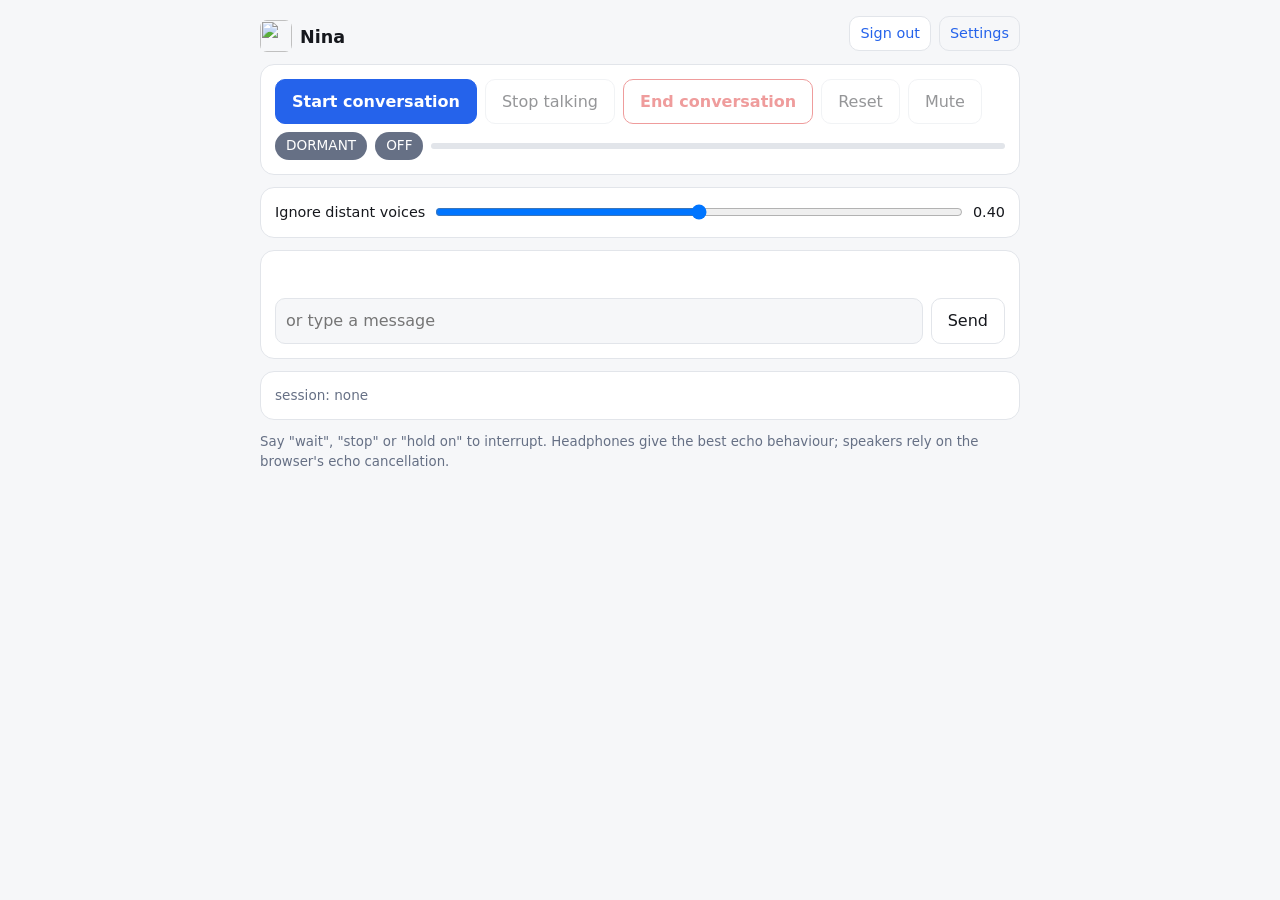
==== commit 543b5b60: "Enrollment UX: visible recording state + live meter, auto-lowercase names, blank-clip rejection/revi" ====
--- a/live/static/index.html
+++ b/live/static/index.html
@@ -30,12 +30,25 @@
 #log{display:grid;gap:8px;max-height:48vh;overflow:auto}
 .m{padding:8px 12px;border-radius:12px;max-width:88%;white-space:pre-wrap}
 .m.u{justify-self:end;background:var(--acc);color:#fff}.m.a{justify-self:start;background:var(--bg);border:1px solid var(--line)}
+.m .who{display:block;font-size:.72rem;font-weight:700;letter-spacing:.02em;opacity:.9;margin-bottom:2px}.m .who.dim{opacity:.6;font-weight:500}
 .m.s{justify-self:center;color:var(--mut);font-size:.85rem}
 small{color:var(--mut)}
 .num{width:70px;padding:8px;border-radius:8px;border:1px solid var(--line);background:var(--bg);color:var(--ink);font:inherit}
 #sinfo{color:var(--mut);font-size:.85rem}.navlink{float:right;font-size:.9rem;font-weight:500;color:var(--acc);text-decoration:none;padding:6px 10px;border:1px solid var(--line);border-radius:10px;margin-top:-4px}
 h2{font-size:1.05rem;margin:4px 0 8px}h3{font-size:.95rem;margin:0 0 8px}code{background:var(--bg);padding:1px 5px;border-radius:5px}
-#v-set{display:grid;gap:12px}[hidden]{display:none!important}</style>
+#v-set{display:grid;gap:12px}
+.pgrid{display:grid;grid-template-columns:repeat(auto-fill,minmax(210px,1fr));gap:10px}
+.pcard{border:1px solid var(--line);border-radius:12px;padding:12px;background:var(--bg);display:grid;gap:4px}
+.pcard.ready{border-color:var(--ok)}.pcard.todo{border-color:var(--warn)}.pcard.flash{animation:flash 1.6s ease-out}
+.pcard .nm{font-weight:700;font-size:1.05rem}.pcard .badge{display:inline-block;font-size:.72rem;padding:1px 8px;border-radius:99px;color:#fff;margin-left:6px;vertical-align:middle}
+.pcard .badge.ready{background:var(--ok)}.pcard .badge.todo{background:var(--warn)}
+@keyframes flash{0%{box-shadow:0 0 0 4px var(--ok)}100%{box-shadow:0 0 0 0 transparent}}
+.estat{padding:12px 14px;border-radius:10px;border:1px solid var(--line);background:var(--bg);color:var(--ink);min-height:3em}
+.estat.rec{background:var(--bad);border-color:var(--bad);color:#fff;font-weight:650;animation:pulse 1s ease-in-out infinite}
+.estat.ok{border-color:var(--ok);color:var(--ok);font-weight:600}.estat.bad{border-color:var(--bad);color:var(--bad);font-weight:600}.estat.info{color:var(--mut)}
+@keyframes pulse{50%{opacity:.72}}
+.emeterwrap{display:flex;align-items:center;gap:10px;margin-top:8px}.emeterwrap .mut{color:var(--mut);font-size:.8rem;min-width:4.5em}
+#emeter{height:14px;border-radius:7px;background:var(--line);overflow:hidden;flex:1}#emeter i{display:block;height:100%;width:0;background:var(--ok);transition:width .08s}[hidden]{display:none!important}</style>
 </head>
 <body>
 <main>
@@ -70,9 +83,13 @@
       <div class="row" style="margin-top:8px"><input id="esp" placeholder="who (lowercase, e.g. alex)" autocapitalize="none" style="width:12em;padding:10px;border-radius:10px;border:1px solid var(--line);background:var(--bg);color:var(--ink);font:inherit"><select id="erole"><option>adult</option><option>child</option></select><select id="epurpose"><option value="enroll">Enrollment (~40 s)</option><option value="test">Test clips</option></select><select id="econd"><option>normal</option><option>quiet</option><option>far</option><option>noisy</option></select></div>
       <p><small id="etip"></small></p>
       <div id="eprompt" style="font-size:1.1rem;min-height:3em"></div>
-      <div class="row"><button id="eprev">Previous</button><button id="erec" class="primary">Record</button><button id="enext">Next</button><small id="emsg"></small></div>
-      <div id="emeter" style="height:6px;border-radius:3px;background:var(--line);overflow:hidden;margin-top:8px"><i style="display:block;height:100%;width:0;background:var(--ok)"></i></div>
-      <h3 style="margin-top:16px">Saved so far</h3><pre id="ecounts" style="white-space:pre-wrap;font-size:.8rem;margin:0">&hellip;</pre>
+      <div id="estatus" class="estat">Ready. Tick the consent box, enter a name, then press Record and read the phrase aloud.</div>
+      <div class="row" style="margin-top:8px"><button id="eprev">Previous</button><button id="erec" class="primary" style="min-width:9em;font-size:1.05rem">Record</button><button id="enext">Next phrase</button></div>
+      <div class="emeterwrap"><span id="emic" class="mut">mic off</span><div id="emeter"><i></i></div></div>
+      <h3 style="margin-top:16px">Voice profiles</h3><div id="eprofiles" class="pgrid"></div>
+      <h3 style="margin-top:16px">Recordings saved so far</h3><div id="eprog"></div><pre id="ecounts" style="white-space:pre-wrap;font-size:.8rem;margin:0">&hellip;</pre>
+      <div class="row" style="margin-top:8px"><button id="ereview">Review recordings</button><button id="epurge">Remove blank recordings</button><small id="ereviewmsg"></small></div>
+      <div id="eclips"></div>
       <div class="row" style="margin-top:8px"><button id="ebuild" class="primary">Build profile</button><button id="eeval">Evaluate</button><button id="ecal">Evaluate + save thresholds</button></div>
       <pre id="ereport" style="white-space:pre-wrap;font-size:.8rem"></pre>
       <div class="row"><input id="edel" placeholder="id to delete" style="width:10em;padding:10px;border-radius:10px;border:1px solid var(--line);background:var(--bg);color:var(--ink);font:inherit"><button id="edelbtn" class="danger">Delete person</button></div>
@@ -88,6 +105,10 @@
 </main>
 <script>
 const $=id=>document.getElementById(id);
+const utt={};
+function labelSpeaker(d,m){if(d.querySelector('.who'))return;const s=document.createElement('span');s.className='who';
+  if(m.status==='identified'&&m.name){s.textContent=m.name}else if(m.status==='ambiguous'){s.textContent='unsure who';s.classList.add('dim')}else{s.textContent='unknown voice';s.classList.add('dim')}
+  s.title=m.status+' \u00b7 match '+m.score+' \u00b7 margin '+m.margin;d.insertBefore(s,d.firstChild)}
 let engine='LISTENING',mgrState='DORMANT',muted=false,ws,ctx,gain,stream,node,nextT=0,src=new Set(),analyser,running=false;
 const log=(cls,txt)=>{const d=document.createElement('div');d.className='m '+cls;d.textContent=txt;$('log').appendChild(d);$('log').scrollTop=1e9;return d};
 const setState=s=>{$('state').textContent=s;$('state').className='chip on '+s};
@@ -112,7 +133,7 @@
 }
 
 async function start(){
-  $('go').disabled=true;
+  $('go').disabled=true;if(typeof eclose==='function')eclose();
   ctx=new (window.AudioContext||window.webkitAudioContext)({latencyHint:'interactive'});await ctx.resume();
   gain=ctx.createGain();gain.connect(ctx.destination);
   try{stream=await navigator.mediaDevices.getUserMedia({audio:{echoCancellation:true,noiseSuppression:true,autoGainControl:true,channelCount:1}})}
@@ -137,7 +158,8 @@
     else if(m.t==='session_event'){if(['transition','dismissed','interruption','ambient_ignored','activated'].includes(m.event))log('s','\u2699 '+m.event+(m.to?' \u2192 '+m.to:'')+(m.reason?' ('+m.reason+')':'')+(m.why?' ('+m.why+')':''))}
     else if(m.t==='earcon')beep(m.kind)
     else if(m.t==='stt'){ if(m.kind==='partial')$('live').textContent=m.text||' ';
-      else{$('live').innerHTML='&nbsp;';if(m.text)log('u',m.text)} }
+      else{$('live').innerHTML='&nbsp;';if(m.text){const d=log('u',m.text);if(m.id)utt[m.id]=d}} }
+    else if(m.t==='speaker'){const d=utt[m.id];if(d)labelSpeaker(d,m)}
     else if(m.t==='notes'){$('rec').hidden=!m.recording;$('rec').textContent='\u25cf '+(m.mode==='transcript'?'transcript':'notes')+(m.title?': '+m.title:'')}
     else if(m.t==='assistant')log('a',m.text);
     else if(m.t==='tool'){const ic={search:'\u{1F50E}',hermes:'\u{1F9E0}',ha:'\u{1F3E0}',weather:'\u{26C5}',calendar:'\u{1F4C5}'}[m.kind]||'\u{1F527}';log('s',ic+' #'+m.id+' '+m.kind+' '+m.status+(m.status==='done'?' in '+m.secs+'s':': '+m.task))}
@@ -184,43 +206,105 @@
 $('mute').onclick=()=>setMute(!muted);
 document.addEventListener('keydown',e=>{if(e.key==='m'&&document.activeElement.tagName!=='INPUT'&&running)setMute(!muted)});
 $('sens').oninput=()=>{store.set('sens',$('sens').value);$('sensv').textContent=(+$('sens').value).toFixed(2);ws&&ws.readyState===1&&ws.send(JSON.stringify({t:'sens',v:+$('sens').value}))};
-function view(){const s=location.hash==='#settings';
+function view(){const s=location.hash==='#settings';if(!s&&typeof eclose==='function')eclose();
   $('v-set').hidden=!s;$('toback').hidden=!s;$('tosettings').hidden=s;
   ['v-main-controls','v-sens','v-live','v-log','hint'].forEach(i=>{const e=$(i);if(e)e.hidden=s})}
 addEventListener('hashchange',view);
 const EP=['What time is it, and what’s the weather going to be like today?','Turn on the living room lights.','Can you tell me how big Jupiter is?','Stop. Wait, never mind, go ahead.','Please add milk, eggs, and a loaf of bread to the shopping list.','Set a timer for ten minutes.','Who won the game last night, and what time does the next one start?','Nina, what’s on my calendar tomorrow afternoon?','The quick brown fox jumps over the lazy dog.','How many days are left until the weekend?','Good morning! Did you sleep well? I think it might rain later.','Tell me a short story about a very sleepy dragon.'];
 const ETIPS={normal:"Normal voice, about an arm's length from the mic.",quiet:'Speak softly, as if someone is sleeping nearby.',far:'Stand 2–3 metres from the mic, as in a real room.',noisy:'With the TV or music on at ordinary volume.'};
-let ei=0,ectx,estream,eproc,echunks=[],erecording=false;
+let emax=0,ei=0,ectx,estream,eproc,eanalyser,echunks=[],erecording=false,etimer=null,et0=0,esaving=false;
 const eshow=()=>{$('eprompt').textContent=EP[ei%EP.length];$('etip').textContent=ETIPS[$('econd').value]};
-$('econd').onchange=eshow;$('eprev').onclick=()=>{ei=(ei+EP.length-1)%EP.length;eshow()};$('enext').onclick=()=>{ei++;eshow()};eshow();
-const eapi=async(p,body)=>{const r=await fetch('/api/speakers/'+p,body===undefined?{}:{method:'POST',headers:{'Content-Type':'application/json','X-Nina-CSRF':'1'},body:JSON.stringify(body)});if(r.status===401)location.replace('/login');return{ok:r.ok,j:await r.json().catch(()=>({}))}};
+const enorm=s=>s.trim().toLowerCase().replace(/[^a-z0-9]+/g,'_').replace(/^_+|_+$/g,'').slice(0,24);
+function estat(kind,text){const e=$('estatus');e.className='estat '+kind;e.textContent=text}
+const efmt=s=>Math.floor(s/60)+':'+String(Math.floor(s%60)).padStart(2,'0');
+function eadvance(d){ei=(ei+d+EP.length)%EP.length;eshow()}
+$('econd').onchange=eshow;eshow();
+const eapi=async(p,body)=>{const r=await fetch('/api/speakers/'+p,body===undefined?{}:{method:'POST',headers:{'Content-Type':'application/json','X-Nina-CSRF':'1'},body:JSON.stringify(body)});if(r.status===401)location.replace('/login');const t=await r.text();let j={};try{j=JSON.parse(t)}catch(e){j={error:t||('HTTP '+r.status)}}return{ok:r.ok,j}};
+let lastBuilt=null;
+function renderProfiles(j){const box=$('eprofiles');box.innerHTML='';const have=new Set(j.profiles.map(p=>p.speaker_id));const sec=j.seconds||{};
+  j.profiles.forEach(p=>{const c=document.createElement('div');c.className='pcard ready'+(p.speaker_id===lastBuilt?' flash':'');
+    const when=p.updated?new Date(p.updated*1000).toLocaleString([],{month:'short',day:'numeric',hour:'numeric',minute:'2-digit'}):'unknown';
+    c.innerHTML='<div><span class="nm"></span><span class="badge ready">ready</span></div><small class="meta"></small><small class="when"></small><div class="row" style="margin-top:6px"></div>';
+    c.querySelector('.nm').textContent=p.display_name||p.speaker_id;
+    c.querySelector('.meta').textContent=p.role+' \u00b7 '+p.enrollment_samples+' voice samples \u00b7 '+p.embedding_model+(p.enabled===false?' \u00b7 disabled':'');
+    c.querySelector('.when').textContent='built '+when;
+    const act=c.querySelector('.row');
+    const mk=(t,f,cls)=>{const b=document.createElement('button');b.textContent=t;if(cls)b.className=cls;b.style.cssText='min-height:30px;padding:2px 10px;font-size:.85rem';b.onclick=f;act.appendChild(b)};
+    mk('Rebuild',async()=>{$('esp').value=p.speaker_id;$('erole').value=p.role;$('ebuild').click()});
+    mk('Delete',async()=>{if(!confirm('Delete the voice profile and all recordings for '+p.speaker_id+'?'))return;await eapi('delete',{speaker:p.speaker_id});erefresh()},'danger');
+    box.appendChild(c)});
+  Object.keys(sec).filter(s=>!have.has(s)).forEach(s=>{const c=document.createElement('div');c.className='pcard todo';
+    c.innerHTML='<div><span class="nm"></span><span class="badge todo">no profile yet</span></div><small class="meta"></small><div class="row" style="margin-top:6px"></div>';
+    c.querySelector('.nm').textContent=s;c.querySelector('.meta').textContent=Math.round(sec[s].enroll||0)+' s of enrollment recorded (about 40 s is a good start)';
+    const b=document.createElement('button');b.textContent='Build profile';b.className='primary';b.style.cssText='min-height:30px;padding:2px 10px;font-size:.85rem';b.onclick=()=>{$('esp').value=s;$('ebuild').click()};c.querySelector('.row').appendChild(b);box.appendChild(c)});
+  if(!box.children.length)box.innerHTML='<small>No voice profiles yet. Record about 40 seconds of enrollment for each person, then press Build profile.</small>'}
 async function erefresh(){try{const j=await (await fetch('/api/speakers/status')).json();
-  $('ecounts').textContent=(Object.entries(j.counts).map(([s,v])=>s+': '+Object.entries(v).map(([k,n])=>k+' x'+n).join(', ')).join('\n')||'(no clips yet)')+'\n\nprofiles: '+(j.profiles.map(p=>p.speaker_id+' ('+p.role+', '+p.enrollment_samples+' clips)').join('; ')||'none')}catch(e){$('ecounts').textContent='enrollment unavailable'}}
+  $('ecounts').textContent=(Object.entries(j.counts).map(([s,v])=>s+': '+Object.entries(v).map(([k,n])=>k+' x'+n).join(', ')).join('\n')||'(no clips yet)')+'\n\nprofiles: '+(j.profiles.map(p=>p.speaker_id+' ('+p.role+', '+p.enrollment_samples+' clips)').join('; ')||'none');
+  renderProfiles(j);const sec=j.seconds||{};$('eprog').innerHTML=Object.keys(sec).map(s=>{const e=Math.round(sec[s].enroll||0),t=Math.round(sec[s].test||0),pct=Math.min(100,e/40*100);
+    return '<div style="margin:4px 0"><b>'+s+'</b> <small>enrollment '+e+' s of ~40 s'+(t?' \u00b7 test '+t+' s':'')+'</small><div style="height:6px;border-radius:3px;background:var(--line);overflow:hidden"><i style="display:block;height:100%;width:'+pct+'%;background:'+(e>=40?'var(--ok)':'var(--acc)')+'"></i></div></div>'}).join('')}catch(e){$('ecounts').textContent='enrollment unavailable'}}
 async function ecfgload(){try{const j=await (await fetch('/api/speakers/settings')).json();$('eaudiodir').value=j.audio_dir_source==='settings'?j.audio_dir:'';$('eaudiodir').placeholder=j.audio_dir;$('esrc').textContent='In use: '+j.audio_dir+' (from '+j.audio_dir_source+'). Profiles are stored in '+j.profile_dir+'.';$('ekeep').checked=j.keep_audio_after_enroll}catch(e){}}
 function edown(buf,from,to){const r=from/to,n=Math.floor(buf.length/r),o=new Int16Array(n);for(let k=0;k<n;k++){const a=Math.floor(k*r),b=Math.min(buf.length,Math.floor((k+1)*r));let s=0;for(let j=a;j<b;j++)s+=buf[j];o[k]=Math.max(-1,Math.min(1,s/Math.max(1,b-a)))*32767}return o}
-async function etoggle(){
-  const sp=$('esp').value.trim();
-  if(running){$('emsg').textContent='End the conversation first (the microphone is in use).';return}
-  if(!$('econsent').checked){$('emsg').textContent='Please tick the consent box first.';return}
-  if(!/^[a-z0-9_]{1,24}$/.test(sp)){$('emsg').textContent='Use lowercase letters/digits for the name.';return}
-  if(!erecording){
-    try{if(!ectx){estream=await navigator.mediaDevices.getUserMedia({audio:{echoCancellation:false,noiseSuppression:false,autoGainControl:false,channelCount:1}});
-      ectx=new AudioContext();const s=ectx.createMediaStreamSource(estream);eproc=ectx.createScriptProcessor(4096,1,1);
-      eproc.onaudioprocess=e=>{if(!erecording)return;const d=e.inputBuffer.getChannelData(0);echunks.push(new Float32Array(d));let q=0;for(const v of d)q+=v*v;$('emeter').firstElementChild.style.width=Math.min(100,Math.sqrt(q/d.length)*400)+'%'};
-      s.connect(eproc);eproc.connect(ectx.destination)}}catch(e){$('emsg').textContent='Microphone blocked: '+e.message;return}
-    await ectx.resume();echunks=[];erecording=true;$('erec').textContent='Stop';$('erec').className='danger';$('emsg').textContent='Recording…';return}
-  erecording=false;$('erec').textContent='Record';$('erec').className='primary';$('emeter').firstElementChild.style.width='0';
-  if(ectx)ectx.suspend();
+async function eopen(){
+  if(estream)return true;
+  try{estream=await navigator.mediaDevices.getUserMedia({audio:{echoCancellation:false,noiseSuppression:false,autoGainControl:false,channelCount:1}});
+    ectx=new AudioContext();const s=ectx.createMediaStreamSource(estream);eanalyser=ectx.createAnalyser();eanalyser.fftSize=512;
+    eproc=ectx.createScriptProcessor(4096,1,1);eproc.onaudioprocess=e=>{if(erecording){const d=new Float32Array(e.inputBuffer.getChannelData(0));echunks.push(d);for(let i=0;i<d.length;i+=16)if(Math.abs(d[i])>emax)emax=Math.abs(d[i])}};
+    s.connect(eanalyser);s.connect(eproc);eproc.connect(ectx.destination);$('emic').textContent='mic live';$('emic').className='';eloop();return true}
+  catch(e){estream=null;estat('bad','Microphone blocked or unavailable: '+e.message+(isSecureContext?'':' (this page needs https)'));return false}}
+function eclose(){if(erecording){erecording=false;clearInterval(etimer)}try{estream&&estream.getTracks().forEach(t=>t.stop())}catch(e){}try{ectx&&ectx.close()}catch(e){}
+  estream=ectx=eproc=eanalyser=null;$('emic').textContent='mic off';$('emic').className='mut';$('emeter').firstElementChild.style.width='0';$('erec').textContent='Record';$('erec').className='primary'}
+function eloop(){const buf=new Uint8Array(512);(function f(){if(!eanalyser)return;eanalyser.getByteTimeDomainData(buf);let m=0;for(const v of buf)m=Math.max(m,Math.abs(v-128));
+  $('emeter').firstElementChild.style.width=Math.min(100,m*1.6)+'%';requestAnimationFrame(f)})()}
+function echeck(){
+  if(running){estat('bad','End the conversation first: the microphone is in use.');return null}
+  if(!$('econsent').checked){estat('bad','Please tick the consent box first.');return null}
+  const sp=enorm($('esp').value);$('esp').value=sp;
+  if(!sp){estat('bad','Enter the name of the person being recorded.');return null}
+  return sp}
+async function estart(){
+  const sp=echeck();if(!sp||esaving)return;
+  if(!await eopen())return;
+  await ectx.resume();echunks=[];emax=0;erecording=true;et0=Date.now();
+  $('erec').textContent='\u25a0 Stop & save';$('erec').className='danger';
+  const tick=()=>estat('rec','\u25cf RECORDING '+sp+'  '+efmt((Date.now()-et0)/1000)+'  \u2014 read the phrase, then press Stop (or Next phrase)'+((Date.now()-et0>2500&&emax<0.01)?'   \u26a0 NO SOUND from the microphone yet':''));tick();etimer=setInterval(tick,250)}
+async function estop(){
+  if(!erecording)return true;
+  const sp=enorm($('esp').value);erecording=false;clearInterval(etimer);esaving=true;
+  $('erec').textContent='Record';$('erec').className='primary';
   const n=echunks.reduce((a,c)=>a+c.length,0),all=new Float32Array(n);let o=0;for(const c of echunks){all.set(c,o);o+=c.length}
+  const secs=n/ectx.sampleRate;
+  if(secs<0.8){estat('bad','That was only '+secs.toFixed(1)+' s: nothing saved. Press Record, speak the whole phrase, then Stop.');esaving=false;return false}
+  estat('info','Saving\u2026');
   const pcm=edown(all,ectx.sampleRate,16000);
-  const r=await fetch('/api/speakers/clip?speaker='+sp+'&purpose='+$('epurpose').value+'&condition='+$('econd').value,{method:'POST',headers:{'X-Nina-CSRF':'1'},body:pcm.buffer});
-  if(r.status===401)location.replace('/login');
-  if(r.ok){const j=await r.json();$('emsg').textContent='Saved '+j.seconds+'s ('+(j.voiced_ms/1000).toFixed(1)+'s of speech). Next prompt…';ei++;eshow();erefresh()}else $('emsg').textContent='Not saved: '+await r.text()}
-$('erec').onclick=etoggle;
-$('ebuild').onclick=async()=>{$('ereport').textContent='Building profile (a few seconds)…';const r=await eapi('enroll',{speaker:$('esp').value.trim(),role:$('erole').value});$('ereport').textContent=r.ok?'Profile built. '+(r.j.message||''):'Failed: '+(r.j.error||'error');erefresh()};
+  try{const r=await fetch('/api/speakers/clip?speaker='+sp+'&purpose='+$('epurpose').value+'&condition='+$('econd').value,{method:'POST',headers:{'X-Nina-CSRF':'1'},body:pcm.buffer});
+    if(r.status===401)location.replace('/login');
+    if(r.ok){const j=await r.json();const quiet=j.voiced_ms<1000;
+      estat(quiet?'bad':'ok',(quiet?'\u26a0 Saved, but only '+(j.voiced_ms/1000).toFixed(1)+' s of speech was detected: check the meter moves when speaking. ':'\u2713 Saved '+j.seconds+' s ('+(j.voiced_ms/1000).toFixed(1)+' s of speech) for '+sp+'. ')+'Press Record for the next phrase.');
+      erefresh();esaving=false;return true}
+    {const t=await r.text();let m=t;try{m=JSON.parse(t).error||t}catch(e){}estat('bad','\u26a0 Not saved: '+m)}}catch(e){estat('bad','Not saved: '+e.message)}
+  esaving=false;return false}
+async function ereview(){
+  const r=await eapi('clips');const box=$('eclips');box.innerHTML='';if(!r.ok){$('ereviewmsg').textContent=' '+(r.j.error||'failed');return}
+  const cs=r.j.clips||[];$('ereviewmsg').textContent=' '+cs.length+' recording(s), '+cs.filter(c=>c.blank).length+' blank';
+  cs.forEach(c=>{const row=document.createElement('div');row.className='row';row.style.cssText='margin:3px 0;font-size:.85rem;justify-content:space-between';
+    const lab=document.createElement('span');lab.innerHTML='<b></b> <small></small>';lab.querySelector('b').textContent=c.speaker;
+    lab.querySelector('small').textContent=c.purpose+'/'+c.condition+' \u00b7 '+c.seconds+' s \u00b7 '+(c.voiced_ms/1000).toFixed(1)+' s speech \u00b7 '+c.level_db+' dB';
+    if(c.blank){const t=document.createElement('span');t.textContent=' BLANK';t.style.cssText='color:var(--bad);font-weight:700';lab.appendChild(t)}
+    const act=document.createElement('span');act.className='row';
+    const q=new URLSearchParams({speaker:c.speaker,purpose:c.purpose,condition:c.condition,file:c.file});
+    const play=document.createElement('button');play.textContent='\u25b6';play.style.cssText='min-height:30px;padding:2px 10px';play.onclick=()=>{new Audio('/api/speakers/clips/audio?'+q).play()};
+    const del=document.createElement('button');del.textContent='Delete';del.className='danger';del.style.cssText='min-height:30px;padding:2px 10px';
+    del.onclick=async()=>{await eapi('clips/delete',{speaker:c.speaker,purpose:c.purpose,condition:c.condition,file:c.file});erefresh();ereview()};
+    act.append(play,del);row.append(lab,act);box.appendChild(row)})}
+$('ereview').onclick=ereview;
+$('epurge').onclick=async()=>{const r=await eapi('clips/purge_blank',{});$('ereviewmsg').textContent=r.ok?' Removed '+r.j.removed+' blank recording(s).':' '+(r.j.error||'failed');erefresh();if($('eclips').children.length)ereview()};
+$('erec').onclick=()=>erecording?estop().then(ok=>{if(ok)eadvance(1)}):estart();
+$('enext').onclick=async()=>{if(erecording){const ok=await estop();if(ok)eadvance(1)}else eadvance(1)};
+$('eprev').onclick=async()=>{if(erecording)await estop();eadvance(-1)};
+$('ebuild').onclick=async()=>{$('ereport').textContent='Building profile (a few seconds)…';const sp=enorm($('esp').value);$('esp').value=sp;if(!sp){$('ereport').textContent='Enter the name first.';return}const r=await eapi('enroll',{speaker:sp,role:$('erole').value});$('ereport').textContent=r.ok?'\u2713 Profile built for '+sp+'. '+(r.j.message||''):'Failed: '+(r.j.error||'error');if(r.ok){lastBuilt=sp;estat('ok','\u2713 Voice profile for '+sp+' is ready (see Voice profiles below).')}erefresh()};
 $('eeval').onclick=async()=>{$('ereport').textContent='Evaluating (can take a minute)…';const r=await eapi('eval',{write:false});$('ereport').textContent=r.j.report||'Failed'};
 $('ecal').onclick=async()=>{if(!confirm('Save these thresholds for Nina to use?'))return;$('ereport').textContent='Evaluating…';const r=await eapi('eval',{write:true});$('ereport').textContent=r.j.report||'Failed'};
-$('edelbtn').onclick=async()=>{const id=$('edel').value.trim();if(!id||!confirm('Delete all clips and the voice profile for '+id+'?'))return;await eapi('delete',{speaker:id});erefresh()};
+$('edelbtn').onclick=async()=>{const id=enorm($('edel').value);if(!id||!confirm('Delete all clips and the voice profile for '+id+'?'))return;await eapi('delete',{speaker:id});erefresh()};
 $('esavecfg').onclick=async()=>{const r=await eapi('settings',{audio_dir:$('eaudiodir').value,keep_audio_after_enroll:$('ekeep').checked});$('ecfgmsg').textContent=r.ok?' Saved.':' Not saved: '+(r.j.error||'error');if(r.ok)ecfgload()};
 let me=null;
 const post=async(p,body)=>{const r=await fetch(p,{method:'POST',headers:{'Content-Type':'application/json','X-Nina-CSRF':'1'},body:JSON.stringify(body)});if(r.status===401){location.replace('/login');return{ok:false,j:{}}}return{ok:r.ok,j:await r.json().catch(()=>({}))}};
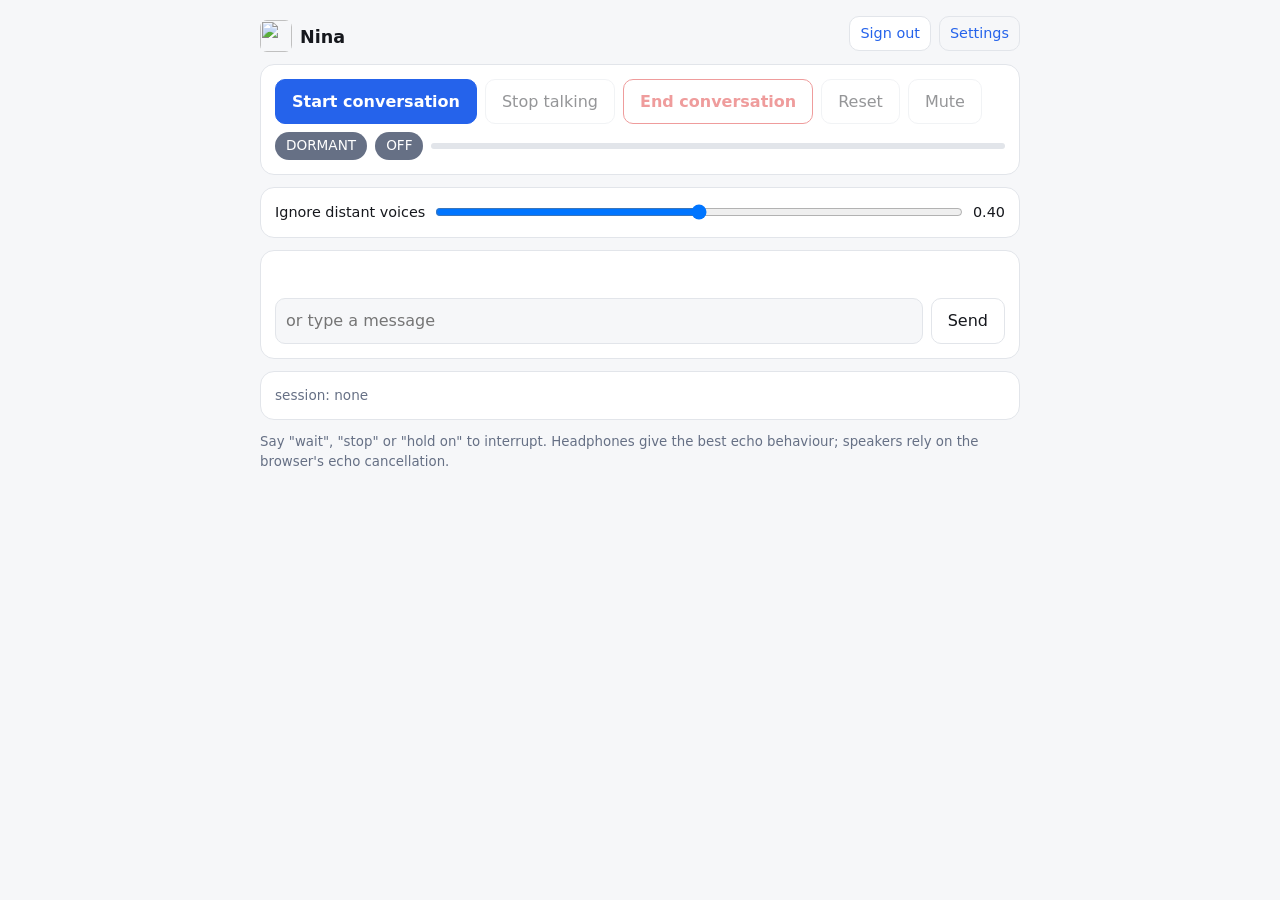
==== commit c8a9a9f7: "Transcript speaker labels: persistent CPU speaker-ID helper, async label per utterance (display only" ====
--- a/live/static/index.html
+++ b/live/static/index.html
@@ -36,19 +36,7 @@
 .num{width:70px;padding:8px;border-radius:8px;border:1px solid var(--line);background:var(--bg);color:var(--ink);font:inherit}
 #sinfo{color:var(--mut);font-size:.85rem}.navlink{float:right;font-size:.9rem;font-weight:500;color:var(--acc);text-decoration:none;padding:6px 10px;border:1px solid var(--line);border-radius:10px;margin-top:-4px}
 h2{font-size:1.05rem;margin:4px 0 8px}h3{font-size:.95rem;margin:0 0 8px}code{background:var(--bg);padding:1px 5px;border-radius:5px}
-#v-set{display:grid;gap:12px}
-.pgrid{display:grid;grid-template-columns:repeat(auto-fill,minmax(210px,1fr));gap:10px}
-.pcard{border:1px solid var(--line);border-radius:12px;padding:12px;background:var(--bg);display:grid;gap:4px}
-.pcard.ready{border-color:var(--ok)}.pcard.todo{border-color:var(--warn)}.pcard.flash{animation:flash 1.6s ease-out}
-.pcard .nm{font-weight:700;font-size:1.05rem}.pcard .badge{display:inline-block;font-size:.72rem;padding:1px 8px;border-radius:99px;color:#fff;margin-left:6px;vertical-align:middle}
-.pcard .badge.ready{background:var(--ok)}.pcard .badge.todo{background:var(--warn)}
-@keyframes flash{0%{box-shadow:0 0 0 4px var(--ok)}100%{box-shadow:0 0 0 0 transparent}}
-.estat{padding:12px 14px;border-radius:10px;border:1px solid var(--line);background:var(--bg);color:var(--ink);min-height:3em}
-.estat.rec{background:var(--bad);border-color:var(--bad);color:#fff;font-weight:650;animation:pulse 1s ease-in-out infinite}
-.estat.ok{border-color:var(--ok);color:var(--ok);font-weight:600}.estat.bad{border-color:var(--bad);color:var(--bad);font-weight:600}.estat.info{color:var(--mut)}
-@keyframes pulse{50%{opacity:.72}}
-.emeterwrap{display:flex;align-items:center;gap:10px;margin-top:8px}.emeterwrap .mut{color:var(--mut);font-size:.8rem;min-width:4.5em}
-#emeter{height:14px;border-radius:7px;background:var(--line);overflow:hidden;flex:1}#emeter i{display:block;height:100%;width:0;background:var(--ok);transition:width .08s}[hidden]{display:none!important}</style>
+#v-set{display:grid;gap:12px}[hidden]{display:none!important}</style>
 </head>
 <body>
 <main>
@@ -83,13 +71,9 @@
       <div class="row" style="margin-top:8px"><input id="esp" placeholder="who (lowercase, e.g. alex)" autocapitalize="none" style="width:12em;padding:10px;border-radius:10px;border:1px solid var(--line);background:var(--bg);color:var(--ink);font:inherit"><select id="erole"><option>adult</option><option>child</option></select><select id="epurpose"><option value="enroll">Enrollment (~40 s)</option><option value="test">Test clips</option></select><select id="econd"><option>normal</option><option>quiet</option><option>far</option><option>noisy</option></select></div>
       <p><small id="etip"></small></p>
       <div id="eprompt" style="font-size:1.1rem;min-height:3em"></div>
-      <div id="estatus" class="estat">Ready. Tick the consent box, enter a name, then press Record and read the phrase aloud.</div>
-      <div class="row" style="margin-top:8px"><button id="eprev">Previous</button><button id="erec" class="primary" style="min-width:9em;font-size:1.05rem">Record</button><button id="enext">Next phrase</button></div>
-      <div class="emeterwrap"><span id="emic" class="mut">mic off</span><div id="emeter"><i></i></div></div>
-      <h3 style="margin-top:16px">Voice profiles</h3><div id="eprofiles" class="pgrid"></div>
-      <h3 style="margin-top:16px">Recordings saved so far</h3><div id="eprog"></div><pre id="ecounts" style="white-space:pre-wrap;font-size:.8rem;margin:0">&hellip;</pre>
-      <div class="row" style="margin-top:8px"><button id="ereview">Review recordings</button><button id="epurge">Remove blank recordings</button><small id="ereviewmsg"></small></div>
-      <div id="eclips"></div>
+      <div class="row"><button id="eprev">Previous</button><button id="erec" class="primary">Record</button><button id="enext">Next</button><small id="emsg"></small></div>
+      <div id="emeter" style="height:6px;border-radius:3px;background:var(--line);overflow:hidden;margin-top:8px"><i style="display:block;height:100%;width:0;background:var(--ok)"></i></div>
+      <h3 style="margin-top:16px">Saved so far</h3><pre id="ecounts" style="white-space:pre-wrap;font-size:.8rem;margin:0">&hellip;</pre>
       <div class="row" style="margin-top:8px"><button id="ebuild" class="primary">Build profile</button><button id="eeval">Evaluate</button><button id="ecal">Evaluate + save thresholds</button></div>
       <pre id="ereport" style="white-space:pre-wrap;font-size:.8rem"></pre>
       <div class="row"><input id="edel" placeholder="id to delete" style="width:10em;padding:10px;border-radius:10px;border:1px solid var(--line);background:var(--bg);color:var(--ink);font:inherit"><button id="edelbtn" class="danger">Delete person</button></div>
@@ -133,7 +117,7 @@
 }
 
 async function start(){
-  $('go').disabled=true;if(typeof eclose==='function')eclose();
+  $('go').disabled=true;
   ctx=new (window.AudioContext||window.webkitAudioContext)({latencyHint:'interactive'});await ctx.resume();
   gain=ctx.createGain();gain.connect(ctx.destination);
   try{stream=await navigator.mediaDevices.getUserMedia({audio:{echoCancellation:true,noiseSuppression:true,autoGainControl:true,channelCount:1}})}
@@ -206,105 +190,43 @@
 $('mute').onclick=()=>setMute(!muted);
 document.addEventListener('keydown',e=>{if(e.key==='m'&&document.activeElement.tagName!=='INPUT'&&running)setMute(!muted)});
 $('sens').oninput=()=>{store.set('sens',$('sens').value);$('sensv').textContent=(+$('sens').value).toFixed(2);ws&&ws.readyState===1&&ws.send(JSON.stringify({t:'sens',v:+$('sens').value}))};
-function view(){const s=location.hash==='#settings';if(!s&&typeof eclose==='function')eclose();
+function view(){const s=location.hash==='#settings';
   $('v-set').hidden=!s;$('toback').hidden=!s;$('tosettings').hidden=s;
   ['v-main-controls','v-sens','v-live','v-log','hint'].forEach(i=>{const e=$(i);if(e)e.hidden=s})}
 addEventListener('hashchange',view);
 const EP=['What time is it, and what’s the weather going to be like today?','Turn on the living room lights.','Can you tell me how big Jupiter is?','Stop. Wait, never mind, go ahead.','Please add milk, eggs, and a loaf of bread to the shopping list.','Set a timer for ten minutes.','Who won the game last night, and what time does the next one start?','Nina, what’s on my calendar tomorrow afternoon?','The quick brown fox jumps over the lazy dog.','How many days are left until the weekend?','Good morning! Did you sleep well? I think it might rain later.','Tell me a short story about a very sleepy dragon.'];
 const ETIPS={normal:"Normal voice, about an arm's length from the mic.",quiet:'Speak softly, as if someone is sleeping nearby.',far:'Stand 2–3 metres from the mic, as in a real room.',noisy:'With the TV or music on at ordinary volume.'};
-let emax=0,ei=0,ectx,estream,eproc,eanalyser,echunks=[],erecording=false,etimer=null,et0=0,esaving=false;
+let ei=0,ectx,estream,eproc,echunks=[],erecording=false;
 const eshow=()=>{$('eprompt').textContent=EP[ei%EP.length];$('etip').textContent=ETIPS[$('econd').value]};
-const enorm=s=>s.trim().toLowerCase().replace(/[^a-z0-9]+/g,'_').replace(/^_+|_+$/g,'').slice(0,24);
-function estat(kind,text){const e=$('estatus');e.className='estat '+kind;e.textContent=text}
-const efmt=s=>Math.floor(s/60)+':'+String(Math.floor(s%60)).padStart(2,'0');
-function eadvance(d){ei=(ei+d+EP.length)%EP.length;eshow()}
-$('econd').onchange=eshow;eshow();
-const eapi=async(p,body)=>{const r=await fetch('/api/speakers/'+p,body===undefined?{}:{method:'POST',headers:{'Content-Type':'application/json','X-Nina-CSRF':'1'},body:JSON.stringify(body)});if(r.status===401)location.replace('/login');const t=await r.text();let j={};try{j=JSON.parse(t)}catch(e){j={error:t||('HTTP '+r.status)}}return{ok:r.ok,j}};
-let lastBuilt=null;
-function renderProfiles(j){const box=$('eprofiles');box.innerHTML='';const have=new Set(j.profiles.map(p=>p.speaker_id));const sec=j.seconds||{};
-  j.profiles.forEach(p=>{const c=document.createElement('div');c.className='pcard ready'+(p.speaker_id===lastBuilt?' flash':'');
-    const when=p.updated?new Date(p.updated*1000).toLocaleString([],{month:'short',day:'numeric',hour:'numeric',minute:'2-digit'}):'unknown';
-    c.innerHTML='<div><span class="nm"></span><span class="badge ready">ready</span></div><small class="meta"></small><small class="when"></small><div class="row" style="margin-top:6px"></div>';
-    c.querySelector('.nm').textContent=p.display_name||p.speaker_id;
-    c.querySelector('.meta').textContent=p.role+' \u00b7 '+p.enrollment_samples+' voice samples \u00b7 '+p.embedding_model+(p.enabled===false?' \u00b7 disabled':'');
-    c.querySelector('.when').textContent='built '+when;
-    const act=c.querySelector('.row');
-    const mk=(t,f,cls)=>{const b=document.createElement('button');b.textContent=t;if(cls)b.className=cls;b.style.cssText='min-height:30px;padding:2px 10px;font-size:.85rem';b.onclick=f;act.appendChild(b)};
-    mk('Rebuild',async()=>{$('esp').value=p.speaker_id;$('erole').value=p.role;$('ebuild').click()});
-    mk('Delete',async()=>{if(!confirm('Delete the voice profile and all recordings for '+p.speaker_id+'?'))return;await eapi('delete',{speaker:p.speaker_id});erefresh()},'danger');
-    box.appendChild(c)});
-  Object.keys(sec).filter(s=>!have.has(s)).forEach(s=>{const c=document.createElement('div');c.className='pcard todo';
-    c.innerHTML='<div><span class="nm"></span><span class="badge todo">no profile yet</span></div><small class="meta"></small><div class="row" style="margin-top:6px"></div>';
-    c.querySelector('.nm').textContent=s;c.querySelector('.meta').textContent=Math.round(sec[s].enroll||0)+' s of enrollment recorded (about 40 s is a good start)';
-    const b=document.createElement('button');b.textContent='Build profile';b.className='primary';b.style.cssText='min-height:30px;padding:2px 10px;font-size:.85rem';b.onclick=()=>{$('esp').value=s;$('ebuild').click()};c.querySelector('.row').appendChild(b);box.appendChild(c)});
-  if(!box.children.length)box.innerHTML='<small>No voice profiles yet. Record about 40 seconds of enrollment for each person, then press Build profile.</small>'}
+$('econd').onchange=eshow;$('eprev').onclick=()=>{ei=(ei+EP.length-1)%EP.length;eshow()};$('enext').onclick=()=>{ei++;eshow()};eshow();
+const eapi=async(p,body)=>{const r=await fetch('/api/speakers/'+p,body===undefined?{}:{method:'POST',headers:{'Content-Type':'application/json','X-Nina-CSRF':'1'},body:JSON.stringify(body)});if(r.status===401)location.replace('/login');return{ok:r.ok,j:await r.json().catch(()=>({}))}};
 async function erefresh(){try{const j=await (await fetch('/api/speakers/status')).json();
-  $('ecounts').textContent=(Object.entries(j.counts).map(([s,v])=>s+': '+Object.entries(v).map(([k,n])=>k+' x'+n).join(', ')).join('\n')||'(no clips yet)')+'\n\nprofiles: '+(j.profiles.map(p=>p.speaker_id+' ('+p.role+', '+p.enrollment_samples+' clips)').join('; ')||'none');
-  renderProfiles(j);const sec=j.seconds||{};$('eprog').innerHTML=Object.keys(sec).map(s=>{const e=Math.round(sec[s].enroll||0),t=Math.round(sec[s].test||0),pct=Math.min(100,e/40*100);
-    return '<div style="margin:4px 0"><b>'+s+'</b> <small>enrollment '+e+' s of ~40 s'+(t?' \u00b7 test '+t+' s':'')+'</small><div style="height:6px;border-radius:3px;background:var(--line);overflow:hidden"><i style="display:block;height:100%;width:'+pct+'%;background:'+(e>=40?'var(--ok)':'var(--acc)')+'"></i></div></div>'}).join('')}catch(e){$('ecounts').textContent='enrollment unavailable'}}
+  $('ecounts').textContent=(Object.entries(j.counts).map(([s,v])=>s+': '+Object.entries(v).map(([k,n])=>k+' x'+n).join(', ')).join('\n')||'(no clips yet)')+'\n\nprofiles: '+(j.profiles.map(p=>p.speaker_id+' ('+p.role+', '+p.enrollment_samples+' clips)').join('; ')||'none')}catch(e){$('ecounts').textContent='enrollment unavailable'}}
 async function ecfgload(){try{const j=await (await fetch('/api/speakers/settings')).json();$('eaudiodir').value=j.audio_dir_source==='settings'?j.audio_dir:'';$('eaudiodir').placeholder=j.audio_dir;$('esrc').textContent='In use: '+j.audio_dir+' (from '+j.audio_dir_source+'). Profiles are stored in '+j.profile_dir+'.';$('ekeep').checked=j.keep_audio_after_enroll}catch(e){}}
 function edown(buf,from,to){const r=from/to,n=Math.floor(buf.length/r),o=new Int16Array(n);for(let k=0;k<n;k++){const a=Math.floor(k*r),b=Math.min(buf.length,Math.floor((k+1)*r));let s=0;for(let j=a;j<b;j++)s+=buf[j];o[k]=Math.max(-1,Math.min(1,s/Math.max(1,b-a)))*32767}return o}
-async function eopen(){
-  if(estream)return true;
-  try{estream=await navigator.mediaDevices.getUserMedia({audio:{echoCancellation:false,noiseSuppression:false,autoGainControl:false,channelCount:1}});
-    ectx=new AudioContext();const s=ectx.createMediaStreamSource(estream);eanalyser=ectx.createAnalyser();eanalyser.fftSize=512;
-    eproc=ectx.createScriptProcessor(4096,1,1);eproc.onaudioprocess=e=>{if(erecording){const d=new Float32Array(e.inputBuffer.getChannelData(0));echunks.push(d);for(let i=0;i<d.length;i+=16)if(Math.abs(d[i])>emax)emax=Math.abs(d[i])}};
-    s.connect(eanalyser);s.connect(eproc);eproc.connect(ectx.destination);$('emic').textContent='mic live';$('emic').className='';eloop();return true}
-  catch(e){estream=null;estat('bad','Microphone blocked or unavailable: '+e.message+(isSecureContext?'':' (this page needs https)'));return false}}
-function eclose(){if(erecording){erecording=false;clearInterval(etimer)}try{estream&&estream.getTracks().forEach(t=>t.stop())}catch(e){}try{ectx&&ectx.close()}catch(e){}
-  estream=ectx=eproc=eanalyser=null;$('emic').textContent='mic off';$('emic').className='mut';$('emeter').firstElementChild.style.width='0';$('erec').textContent='Record';$('erec').className='primary'}
-function eloop(){const buf=new Uint8Array(512);(function f(){if(!eanalyser)return;eanalyser.getByteTimeDomainData(buf);let m=0;for(const v of buf)m=Math.max(m,Math.abs(v-128));
-  $('emeter').firstElementChild.style.width=Math.min(100,m*1.6)+'%';requestAnimationFrame(f)})()}
-function echeck(){
-  if(running){estat('bad','End the conversation first: the microphone is in use.');return null}
-  if(!$('econsent').checked){estat('bad','Please tick the consent box first.');return null}
-  const sp=enorm($('esp').value);$('esp').value=sp;
-  if(!sp){estat('bad','Enter the name of the person being recorded.');return null}
-  return sp}
-async function estart(){
-  const sp=echeck();if(!sp||esaving)return;
-  if(!await eopen())return;
-  await ectx.resume();echunks=[];emax=0;erecording=true;et0=Date.now();
-  $('erec').textContent='\u25a0 Stop & save';$('erec').className='danger';
-  const tick=()=>estat('rec','\u25cf RECORDING '+sp+'  '+efmt((Date.now()-et0)/1000)+'  \u2014 read the phrase, then press Stop (or Next phrase)'+((Date.now()-et0>2500&&emax<0.01)?'   \u26a0 NO SOUND from the microphone yet':''));tick();etimer=setInterval(tick,250)}
-async function estop(){
-  if(!erecording)return true;
-  const sp=enorm($('esp').value);erecording=false;clearInterval(etimer);esaving=true;
-  $('erec').textContent='Record';$('erec').className='primary';
+async function etoggle(){
+  const sp=$('esp').value.trim();
+  if(running){$('emsg').textContent='End the conversation first (the microphone is in use).';return}
+  if(!$('econsent').checked){$('emsg').textContent='Please tick the consent box first.';return}
+  if(!/^[a-z0-9_]{1,24}$/.test(sp)){$('emsg').textContent='Use lowercase letters/digits for the name.';return}
+  if(!erecording){
+    try{if(!ectx){estream=await navigator.mediaDevices.getUserMedia({audio:{echoCancellation:false,noiseSuppression:false,autoGainControl:false,channelCount:1}});
+      ectx=new AudioContext();const s=ectx.createMediaStreamSource(estream);eproc=ectx.createScriptProcessor(4096,1,1);
+      eproc.onaudioprocess=e=>{if(!erecording)return;const d=e.inputBuffer.getChannelData(0);echunks.push(new Float32Array(d));let q=0;for(const v of d)q+=v*v;$('emeter').firstElementChild.style.width=Math.min(100,Math.sqrt(q/d.length)*400)+'%'};
+      s.connect(eproc);eproc.connect(ectx.destination)}}catch(e){$('emsg').textContent='Microphone blocked: '+e.message;return}
+    await ectx.resume();echunks=[];erecording=true;$('erec').textContent='Stop';$('erec').className='danger';$('emsg').textContent='Recording…';return}
+  erecording=false;$('erec').textContent='Record';$('erec').className='primary';$('emeter').firstElementChild.style.width='0';
+  if(ectx)ectx.suspend();
   const n=echunks.reduce((a,c)=>a+c.length,0),all=new Float32Array(n);let o=0;for(const c of echunks){all.set(c,o);o+=c.length}
-  const secs=n/ectx.sampleRate;
-  if(secs<0.8){estat('bad','That was only '+secs.toFixed(1)+' s: nothing saved. Press Record, speak the whole phrase, then Stop.');esaving=false;return false}
-  estat('info','Saving\u2026');
   const pcm=edown(all,ectx.sampleRate,16000);
-  try{const r=await fetch('/api/speakers/clip?speaker='+sp+'&purpose='+$('epurpose').value+'&condition='+$('econd').value,{method:'POST',headers:{'X-Nina-CSRF':'1'},body:pcm.buffer});
-    if(r.status===401)location.replace('/login');
-    if(r.ok){const j=await r.json();const quiet=j.voiced_ms<1000;
-      estat(quiet?'bad':'ok',(quiet?'\u26a0 Saved, but only '+(j.voiced_ms/1000).toFixed(1)+' s of speech was detected: check the meter moves when speaking. ':'\u2713 Saved '+j.seconds+' s ('+(j.voiced_ms/1000).toFixed(1)+' s of speech) for '+sp+'. ')+'Press Record for the next phrase.');
-      erefresh();esaving=false;return true}
-    {const t=await r.text();let m=t;try{m=JSON.parse(t).error||t}catch(e){}estat('bad','\u26a0 Not saved: '+m)}}catch(e){estat('bad','Not saved: '+e.message)}
-  esaving=false;return false}
-async function ereview(){
-  const r=await eapi('clips');const box=$('eclips');box.innerHTML='';if(!r.ok){$('ereviewmsg').textContent=' '+(r.j.error||'failed');return}
-  const cs=r.j.clips||[];$('ereviewmsg').textContent=' '+cs.length+' recording(s), '+cs.filter(c=>c.blank).length+' blank';
-  cs.forEach(c=>{const row=document.createElement('div');row.className='row';row.style.cssText='margin:3px 0;font-size:.85rem;justify-content:space-between';
-    const lab=document.createElement('span');lab.innerHTML='<b></b> <small></small>';lab.querySelector('b').textContent=c.speaker;
-    lab.querySelector('small').textContent=c.purpose+'/'+c.condition+' \u00b7 '+c.seconds+' s \u00b7 '+(c.voiced_ms/1000).toFixed(1)+' s speech \u00b7 '+c.level_db+' dB';
-    if(c.blank){const t=document.createElement('span');t.textContent=' BLANK';t.style.cssText='color:var(--bad);font-weight:700';lab.appendChild(t)}
-    const act=document.createElement('span');act.className='row';
-    const q=new URLSearchParams({speaker:c.speaker,purpose:c.purpose,condition:c.condition,file:c.file});
-    const play=document.createElement('button');play.textContent='\u25b6';play.style.cssText='min-height:30px;padding:2px 10px';play.onclick=()=>{new Audio('/api/speakers/clips/audio?'+q).play()};
-    const del=document.createElement('button');del.textContent='Delete';del.className='danger';del.style.cssText='min-height:30px;padding:2px 10px';
-    del.onclick=async()=>{await eapi('clips/delete',{speaker:c.speaker,purpose:c.purpose,condition:c.condition,file:c.file});erefresh();ereview()};
-    act.append(play,del);row.append(lab,act);box.appendChild(row)})}
-$('ereview').onclick=ereview;
-$('epurge').onclick=async()=>{const r=await eapi('clips/purge_blank',{});$('ereviewmsg').textContent=r.ok?' Removed '+r.j.removed+' blank recording(s).':' '+(r.j.error||'failed');erefresh();if($('eclips').children.length)ereview()};
-$('erec').onclick=()=>erecording?estop().then(ok=>{if(ok)eadvance(1)}):estart();
-$('enext').onclick=async()=>{if(erecording){const ok=await estop();if(ok)eadvance(1)}else eadvance(1)};
-$('eprev').onclick=async()=>{if(erecording)await estop();eadvance(-1)};
-$('ebuild').onclick=async()=>{$('ereport').textContent='Building profile (a few seconds)…';const sp=enorm($('esp').value);$('esp').value=sp;if(!sp){$('ereport').textContent='Enter the name first.';return}const r=await eapi('enroll',{speaker:sp,role:$('erole').value});$('ereport').textContent=r.ok?'\u2713 Profile built for '+sp+'. '+(r.j.message||''):'Failed: '+(r.j.error||'error');if(r.ok){lastBuilt=sp;estat('ok','\u2713 Voice profile for '+sp+' is ready (see Voice profiles below).')}erefresh()};
+  const r=await fetch('/api/speakers/clip?speaker='+sp+'&purpose='+$('epurpose').value+'&condition='+$('econd').value,{method:'POST',headers:{'X-Nina-CSRF':'1'},body:pcm.buffer});
+  if(r.status===401)location.replace('/login');
+  if(r.ok){const j=await r.json();$('emsg').textContent='Saved '+j.seconds+'s ('+(j.voiced_ms/1000).toFixed(1)+'s of speech). Next prompt…';ei++;eshow();erefresh()}else $('emsg').textContent='Not saved: '+await r.text()}
+$('erec').onclick=etoggle;
+$('ebuild').onclick=async()=>{$('ereport').textContent='Building profile (a few seconds)…';const r=await eapi('enroll',{speaker:$('esp').value.trim(),role:$('erole').value});$('ereport').textContent=r.ok?'Profile built. '+(r.j.message||''):'Failed: '+(r.j.error||'error');erefresh()};
 $('eeval').onclick=async()=>{$('ereport').textContent='Evaluating (can take a minute)…';const r=await eapi('eval',{write:false});$('ereport').textContent=r.j.report||'Failed'};
 $('ecal').onclick=async()=>{if(!confirm('Save these thresholds for Nina to use?'))return;$('ereport').textContent='Evaluating…';const r=await eapi('eval',{write:true});$('ereport').textContent=r.j.report||'Failed'};
-$('edelbtn').onclick=async()=>{const id=enorm($('edel').value);if(!id||!confirm('Delete all clips and the voice profile for '+id+'?'))return;await eapi('delete',{speaker:id});erefresh()};
+$('edelbtn').onclick=async()=>{const id=$('edel').value.trim();if(!id||!confirm('Delete all clips and the voice profile for '+id+'?'))return;await eapi('delete',{speaker:id});erefresh()};
 $('esavecfg').onclick=async()=>{const r=await eapi('settings',{audio_dir:$('eaudiodir').value,keep_audio_after_enroll:$('ekeep').checked});$('ecfgmsg').textContent=r.ok?' Saved.':' Not saved: '+(r.j.error||'error');if(r.ok)ecfgload()};
 let me=null;
 const post=async(p,body)=>{const r=await fetch(p,{method:'POST',headers:{'Content-Type':'application/json','X-Nina-CSRF':'1'},body:JSON.stringify(body)});if(r.status===401){location.replace('/login');return{ok:false,j:{}}}return{ok:r.ok,j:await r.json().catch(()=>({}))}};
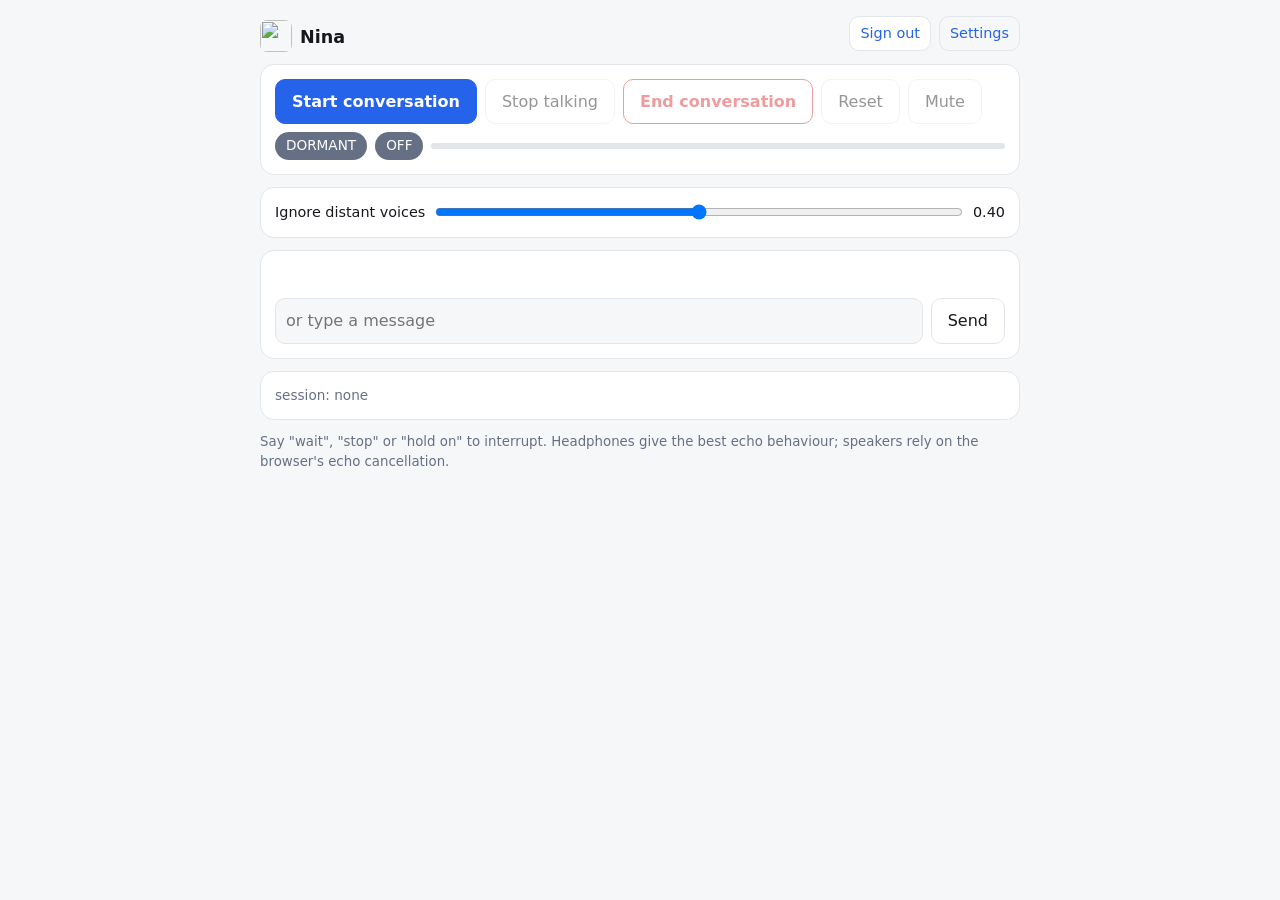
==== commit b270aa4d: "Ring timer alarm until dismissed by kiosk or voice" ====
--- a/live/static/index.html
+++ b/live/static/index.html
@@ -36,7 +36,19 @@
 .num{width:70px;padding:8px;border-radius:8px;border:1px solid var(--line);background:var(--bg);color:var(--ink);font:inherit}
 #sinfo{color:var(--mut);font-size:.85rem}.navlink{float:right;font-size:.9rem;font-weight:500;color:var(--acc);text-decoration:none;padding:6px 10px;border:1px solid var(--line);border-radius:10px;margin-top:-4px}
 h2{font-size:1.05rem;margin:4px 0 8px}h3{font-size:.95rem;margin:0 0 8px}code{background:var(--bg);padding:1px 5px;border-radius:5px}
-#v-set{display:grid;gap:12px}[hidden]{display:none!important}</style>
+#v-set{display:grid;gap:12px}
+.pgrid{display:grid;grid-template-columns:repeat(auto-fill,minmax(210px,1fr));gap:10px}
+.pcard{border:1px solid var(--line);border-radius:12px;padding:12px;background:var(--bg);display:grid;gap:4px}
+.pcard.ready{border-color:var(--ok)}.pcard.todo{border-color:var(--warn)}.pcard.flash{animation:flash 1.6s ease-out}
+.pcard .nm{font-weight:700;font-size:1.05rem}.pcard .badge{display:inline-block;font-size:.72rem;padding:1px 8px;border-radius:99px;color:#fff;margin-left:6px;vertical-align:middle}
+.pcard .badge.ready{background:var(--ok)}.pcard .badge.todo{background:var(--warn)}
+@keyframes flash{0%{box-shadow:0 0 0 4px var(--ok)}100%{box-shadow:0 0 0 0 transparent}}
+.estat{padding:12px 14px;border-radius:10px;border:1px solid var(--line);background:var(--bg);color:var(--ink);min-height:3em}
+.estat.rec{background:var(--bad);border-color:var(--bad);color:#fff;font-weight:650;animation:pulse 1s ease-in-out infinite}
+.estat.ok{border-color:var(--ok);color:var(--ok);font-weight:600}.estat.bad{border-color:var(--bad);color:var(--bad);font-weight:600}.estat.info{color:var(--mut)}
+@keyframes pulse{50%{opacity:.72}}
+.emeterwrap{display:flex;align-items:center;gap:10px;margin-top:8px}.emeterwrap .mut{color:var(--mut);font-size:.8rem;min-width:4.5em}
+#emeter{height:14px;border-radius:7px;background:var(--line);overflow:hidden;flex:1}#emeter i{display:block;height:100%;width:0;background:var(--ok);transition:width .08s}[hidden]{display:none!important}</style>
 </head>
 <body>
 <main>
@@ -71,9 +83,13 @@
       <div class="row" style="margin-top:8px"><input id="esp" placeholder="who (lowercase, e.g. alex)" autocapitalize="none" style="width:12em;padding:10px;border-radius:10px;border:1px solid var(--line);background:var(--bg);color:var(--ink);font:inherit"><select id="erole"><option>adult</option><option>child</option></select><select id="epurpose"><option value="enroll">Enrollment (~40 s)</option><option value="test">Test clips</option></select><select id="econd"><option>normal</option><option>quiet</option><option>far</option><option>noisy</option></select></div>
       <p><small id="etip"></small></p>
       <div id="eprompt" style="font-size:1.1rem;min-height:3em"></div>
-      <div class="row"><button id="eprev">Previous</button><button id="erec" class="primary">Record</button><button id="enext">Next</button><small id="emsg"></small></div>
-      <div id="emeter" style="height:6px;border-radius:3px;background:var(--line);overflow:hidden;margin-top:8px"><i style="display:block;height:100%;width:0;background:var(--ok)"></i></div>
-      <h3 style="margin-top:16px">Saved so far</h3><pre id="ecounts" style="white-space:pre-wrap;font-size:.8rem;margin:0">&hellip;</pre>
+      <div id="estatus" class="estat">Ready. Tick the consent box, enter a name, then press Record and read the phrase aloud.</div>
+      <div class="row" style="margin-top:8px"><button id="eprev">Previous</button><button id="erec" class="primary" style="min-width:9em;font-size:1.05rem">Record</button><button id="enext">Next phrase</button></div>
+      <div class="emeterwrap"><span id="emic" class="mut">mic off</span><div id="emeter"><i></i></div></div>
+      <h3 style="margin-top:16px">Voice profiles</h3><div id="eprofiles" class="pgrid"></div>
+      <h3 style="margin-top:16px">Recordings saved so far</h3><div id="eprog"></div><pre id="ecounts" style="white-space:pre-wrap;font-size:.8rem;margin:0">&hellip;</pre>
+      <div class="row" style="margin-top:8px"><button id="ereview">Review recordings</button><button id="epurge">Remove blank recordings</button><small id="ereviewmsg"></small></div>
+      <div id="eclips"></div>
       <div class="row" style="margin-top:8px"><button id="ebuild" class="primary">Build profile</button><button id="eeval">Evaluate</button><button id="ecal">Evaluate + save thresholds</button></div>
       <pre id="ereport" style="white-space:pre-wrap;font-size:.8rem"></pre>
       <div class="row"><input id="edel" placeholder="id to delete" style="width:10em;padding:10px;border-radius:10px;border:1px solid var(--line);background:var(--bg);color:var(--ink);font:inherit"><button id="edelbtn" class="danger">Delete person</button></div>
@@ -85,13 +101,14 @@
       <p><small>Default folder can also be set with the <code>SPEAKER_AUDIO_DIR</code> environment variable. Changing it does not move existing clips.</small></p></div>
     <small>Say "wait", "stop" or "hold on" to interrupt. Headphones give the best echo behaviour; speakers rely on the browser's echo cancellation.</small>
   </section>
+  <button id="alarmstop" hidden>Stop alarm</button>
   <small id="hint">Say "wait", "stop" or "hold on" to interrupt. Headphones give the best echo behaviour; speakers rely on the browser's echo cancellation.</small>
 </main>
 <script>
 const $=id=>document.getElementById(id);
 const utt={};
 function labelSpeaker(d,m){if(d.querySelector('.who'))return;const s=document.createElement('span');s.className='who';
-  if(m.status==='identified'&&m.name){s.textContent=m.name}else if(m.status==='ambiguous'){s.textContent='unsure who';s.classList.add('dim')}else{s.textContent='unknown voice';s.classList.add('dim')}
+  if(m.status==='identified'&&m.name){s.textContent=m.name+': '}else if(m.status==='ambiguous'){s.textContent='(unsure who) ';s.classList.add('dim')}else{s.textContent='(unknown voice) ';s.classList.add('dim')}
   s.title=m.status+' \u00b7 match '+m.score+' \u00b7 margin '+m.margin;d.insertBefore(s,d.firstChild)}
 let engine='LISTENING',mgrState='DORMANT',muted=false,ws,ctx,gain,stream,node,nextT=0,src=new Set(),analyser,running=false;
 const log=(cls,txt)=>{const d=document.createElement('div');d.className='m '+cls;d.textContent=txt;$('log').appendChild(d);$('log').scrollTop=1e9;return d};
@@ -106,6 +123,28 @@
     if(this.n===640){this.port.postMessage(this.buf.slice().buffer);this.n=0}}}
   return true}}registerProcessor('cap',Cap)`;
 
+let alarmNodes=new Set(),alarmInterval=null;
+function stopTimerAlarm(){
+  clearInterval(alarmInterval);alarmInterval=null;
+  for(const o of alarmNodes){try{o.stop()}catch(e){}}alarmNodes.clear();$('alarmstop').hidden=true;
+}
+function startTimerAlarm(){
+  stopTimerAlarm();if(!ctx)return;
+  $('alarmstop').hidden=false;
+  const ring=()=>{
+    if(!ctx||ctx.state==='closed'){stopTimerAlarm();return}
+    if(ctx.state==='suspended')ctx.resume().catch(()=>log('s','Timer finished. Audio is blocked; enable sound in the browser.'));
+    [880,660,880].forEach((hz,i)=>{
+      const o=ctx.createOscillator(),g=ctx.createGain(),t=ctx.currentTime+i*0.25;
+      o.frequency.value=hz;o.connect(g);g.connect(ctx.destination);
+      g.gain.setValueAtTime(0.0001,t);g.gain.exponentialRampToValueAtTime(0.2,t+0.02);
+      g.gain.exponentialRampToValueAtTime(0.0001,t+0.2);o.start(t);o.stop(t+0.22);
+      alarmNodes.add(o);o.onended=()=>{alarmNodes.delete(o);o.disconnect();g.disconnect()};
+    });
+  };
+  ring();alarmInterval=setInterval(ring,1500);
+}
+$('alarmstop').onclick=()=>{stopTimerAlarm();if(ws&&ws.readyState===1)ws.send(JSON.stringify({t:'timer_alarm_stop'}))};
 function cancelPlayback(){for(const s of src){try{s.onended=null;s.stop()}catch(e){}}src.clear();nextT=0;if(gain)gain.gain.value=1}
 function play(buf){
   const sr=new DataView(buf).getUint32(0,true), pcm=new Int16Array(buf.slice(4));
@@ -117,7 +156,7 @@
 }
 
 async function start(){
-  $('go').disabled=true;
+  $('go').disabled=true;if(typeof eclose==='function')eclose();
   ctx=new (window.AudioContext||window.webkitAudioContext)({latencyHint:'interactive'});await ctx.resume();
   gain=ctx.createGain();gain.connect(ctx.destination);
   try{stream=await navigator.mediaDevices.getUserMedia({audio:{echoCancellation:true,noiseSuppression:true,autoGainControl:true,channelCount:1}})}
@@ -140,6 +179,7 @@
       $('sinfo').textContent=(asleep?'asleep \u2014 say \u201c'+(m.wake==='off'?'':m.wake.replace('_',' '))+'\u201d, press Wake, or choose Always listening \u00b7 ':'')+'session: '+(m.session||'none')+(m.tasks?' \u00b7 '+m.tasks+' task(s) pending':'')+(m.wake==='off'?' \u00b7 always listening':'');
       $('wakebtn').disabled=!asleep&&m.state!=='IDLE';$('sleepbtn').disabled=asleep||m.wake==='off'}
     else if(m.t==='session_event'){if(['transition','dismissed','interruption','ambient_ignored','activated'].includes(m.event))log('s','\u2699 '+m.event+(m.to?' \u2192 '+m.to:'')+(m.reason?' ('+m.reason+')':'')+(m.why?' ('+m.why+')':''))}
+    else if(m.t==='timer_alarm'){if(m.active){startTimerAlarm();log('s','Timer finished.')}else stopTimerAlarm()}
     else if(m.t==='earcon')beep(m.kind)
     else if(m.t==='stt'){ if(m.kind==='partial')$('live').textContent=m.text||' ';
       else{$('live').innerHTML='&nbsp;';if(m.text){const d=log('u',m.text);if(m.id)utt[m.id]=d}} }
@@ -156,6 +196,7 @@
     $('meter').firstElementChild.style.width=Math.min(100,mx*1.6)+'%';if(running||!ws||ws.readyState<2)requestAnimationFrame(loop)})();
 }
 function shutdown(){
+  stopTimerAlarm();
   mgrState='DORMANT';$('sess').textContent='DORMANT';$('sess').className='chip on DORMANT';running=false;cancelPlayback();setState('OFF');$('live').innerHTML='&nbsp;';
   try{node&&node.disconnect()}catch(e){}
   try{stream&&stream.getTracks().forEach(t=>t.stop())}catch(e){}
@@ -190,43 +231,105 @@
 $('mute').onclick=()=>setMute(!muted);
 document.addEventListener('keydown',e=>{if(e.key==='m'&&document.activeElement.tagName!=='INPUT'&&running)setMute(!muted)});
 $('sens').oninput=()=>{store.set('sens',$('sens').value);$('sensv').textContent=(+$('sens').value).toFixed(2);ws&&ws.readyState===1&&ws.send(JSON.stringify({t:'sens',v:+$('sens').value}))};
-function view(){const s=location.hash==='#settings';
+function view(){const s=location.hash==='#settings';if(!s&&typeof eclose==='function')eclose();
   $('v-set').hidden=!s;$('toback').hidden=!s;$('tosettings').hidden=s;
   ['v-main-controls','v-sens','v-live','v-log','hint'].forEach(i=>{const e=$(i);if(e)e.hidden=s})}
 addEventListener('hashchange',view);
 const EP=['What time is it, and what’s the weather going to be like today?','Turn on the living room lights.','Can you tell me how big Jupiter is?','Stop. Wait, never mind, go ahead.','Please add milk, eggs, and a loaf of bread to the shopping list.','Set a timer for ten minutes.','Who won the game last night, and what time does the next one start?','Nina, what’s on my calendar tomorrow afternoon?','The quick brown fox jumps over the lazy dog.','How many days are left until the weekend?','Good morning! Did you sleep well? I think it might rain later.','Tell me a short story about a very sleepy dragon.'];
 const ETIPS={normal:"Normal voice, about an arm's length from the mic.",quiet:'Speak softly, as if someone is sleeping nearby.',far:'Stand 2–3 metres from the mic, as in a real room.',noisy:'With the TV or music on at ordinary volume.'};
-let ei=0,ectx,estream,eproc,echunks=[],erecording=false;
+let emax=0,ei=0,ectx,estream,eproc,eanalyser,echunks=[],erecording=false,etimer=null,et0=0,esaving=false;
 const eshow=()=>{$('eprompt').textContent=EP[ei%EP.length];$('etip').textContent=ETIPS[$('econd').value]};
-$('econd').onchange=eshow;$('eprev').onclick=()=>{ei=(ei+EP.length-1)%EP.length;eshow()};$('enext').onclick=()=>{ei++;eshow()};eshow();
-const eapi=async(p,body)=>{const r=await fetch('/api/speakers/'+p,body===undefined?{}:{method:'POST',headers:{'Content-Type':'application/json','X-Nina-CSRF':'1'},body:JSON.stringify(body)});if(r.status===401)location.replace('/login');return{ok:r.ok,j:await r.json().catch(()=>({}))}};
+const enorm=s=>s.trim().toLowerCase().replace(/[^a-z0-9]+/g,'_').replace(/^_+|_+$/g,'').slice(0,24);
+function estat(kind,text){const e=$('estatus');e.className='estat '+kind;e.textContent=text}
+const efmt=s=>Math.floor(s/60)+':'+String(Math.floor(s%60)).padStart(2,'0');
+function eadvance(d){ei=(ei+d+EP.length)%EP.length;eshow()}
+$('econd').onchange=eshow;eshow();
+const eapi=async(p,body)=>{const r=await fetch('/api/speakers/'+p,body===undefined?{}:{method:'POST',headers:{'Content-Type':'application/json','X-Nina-CSRF':'1'},body:JSON.stringify(body)});if(r.status===401)location.replace('/login');const t=await r.text();let j={};try{j=JSON.parse(t)}catch(e){j={error:t||('HTTP '+r.status)}}return{ok:r.ok,j}};
+let lastBuilt=null;
+function renderProfiles(j){const box=$('eprofiles');box.innerHTML='';const have=new Set(j.profiles.map(p=>p.speaker_id));const sec=j.seconds||{};
+  j.profiles.forEach(p=>{const c=document.createElement('div');c.className='pcard ready'+(p.speaker_id===lastBuilt?' flash':'');
+    const when=p.updated?new Date(p.updated*1000).toLocaleString([],{month:'short',day:'numeric',hour:'numeric',minute:'2-digit'}):'unknown';
+    c.innerHTML='<div><span class="nm"></span><span class="badge ready">ready</span></div><small class="meta"></small><small class="when"></small><div class="row" style="margin-top:6px"></div>';
+    c.querySelector('.nm').textContent=p.display_name||p.speaker_id;
+    c.querySelector('.meta').textContent=p.role+' \u00b7 '+p.enrollment_samples+' voice samples \u00b7 '+p.embedding_model+(p.enabled===false?' \u00b7 disabled':'');
+    c.querySelector('.when').textContent='built '+when;
+    const act=c.querySelector('.row');
+    const mk=(t,f,cls)=>{const b=document.createElement('button');b.textContent=t;if(cls)b.className=cls;b.style.cssText='min-height:30px;padding:2px 10px;font-size:.85rem';b.onclick=f;act.appendChild(b)};
+    mk('Rebuild',async()=>{$('esp').value=p.speaker_id;$('erole').value=p.role;$('ebuild').click()});
+    mk('Delete',async()=>{if(!confirm('Delete the voice profile and all recordings for '+p.speaker_id+'?'))return;await eapi('delete',{speaker:p.speaker_id});erefresh()},'danger');
+    box.appendChild(c)});
+  Object.keys(sec).filter(s=>!have.has(s)).forEach(s=>{const c=document.createElement('div');c.className='pcard todo';
+    c.innerHTML='<div><span class="nm"></span><span class="badge todo">no profile yet</span></div><small class="meta"></small><div class="row" style="margin-top:6px"></div>';
+    c.querySelector('.nm').textContent=s;c.querySelector('.meta').textContent=Math.round(sec[s].enroll||0)+' s of enrollment recorded (about 40 s is a good start)';
+    const b=document.createElement('button');b.textContent='Build profile';b.className='primary';b.style.cssText='min-height:30px;padding:2px 10px;font-size:.85rem';b.onclick=()=>{$('esp').value=s;$('ebuild').click()};c.querySelector('.row').appendChild(b);box.appendChild(c)});
+  if(!box.children.length)box.innerHTML='<small>No voice profiles yet. Record about 40 seconds of enrollment for each person, then press Build profile.</small>'}
 async function erefresh(){try{const j=await (await fetch('/api/speakers/status')).json();
-  $('ecounts').textContent=(Object.entries(j.counts).map(([s,v])=>s+': '+Object.entries(v).map(([k,n])=>k+' x'+n).join(', ')).join('\n')||'(no clips yet)')+'\n\nprofiles: '+(j.profiles.map(p=>p.speaker_id+' ('+p.role+', '+p.enrollment_samples+' clips)').join('; ')||'none')}catch(e){$('ecounts').textContent='enrollment unavailable'}}
+  $('ecounts').textContent=(Object.entries(j.counts).map(([s,v])=>s+': '+Object.entries(v).map(([k,n])=>k+' x'+n).join(', ')).join('\n')||'(no clips yet)')+'\n\nprofiles: '+(j.profiles.map(p=>p.speaker_id+' ('+p.role+', '+p.enrollment_samples+' clips)').join('; ')||'none');
+  renderProfiles(j);const sec=j.seconds||{};$('eprog').innerHTML=Object.keys(sec).map(s=>{const e=Math.round(sec[s].enroll||0),t=Math.round(sec[s].test||0),pct=Math.min(100,e/40*100);
+    return '<div style="margin:4px 0"><b>'+s+'</b> <small>enrollment '+e+' s of ~40 s'+(t?' \u00b7 test '+t+' s':'')+'</small><div style="height:6px;border-radius:3px;background:var(--line);overflow:hidden"><i style="display:block;height:100%;width:'+pct+'%;background:'+(e>=40?'var(--ok)':'var(--acc)')+'"></i></div></div>'}).join('')}catch(e){$('ecounts').textContent='enrollment unavailable'}}
 async function ecfgload(){try{const j=await (await fetch('/api/speakers/settings')).json();$('eaudiodir').value=j.audio_dir_source==='settings'?j.audio_dir:'';$('eaudiodir').placeholder=j.audio_dir;$('esrc').textContent='In use: '+j.audio_dir+' (from '+j.audio_dir_source+'). Profiles are stored in '+j.profile_dir+'.';$('ekeep').checked=j.keep_audio_after_enroll}catch(e){}}
 function edown(buf,from,to){const r=from/to,n=Math.floor(buf.length/r),o=new Int16Array(n);for(let k=0;k<n;k++){const a=Math.floor(k*r),b=Math.min(buf.length,Math.floor((k+1)*r));let s=0;for(let j=a;j<b;j++)s+=buf[j];o[k]=Math.max(-1,Math.min(1,s/Math.max(1,b-a)))*32767}return o}
-async function etoggle(){
-  const sp=$('esp').value.trim();
-  if(running){$('emsg').textContent='End the conversation first (the microphone is in use).';return}
-  if(!$('econsent').checked){$('emsg').textContent='Please tick the consent box first.';return}
-  if(!/^[a-z0-9_]{1,24}$/.test(sp)){$('emsg').textContent='Use lowercase letters/digits for the name.';return}
-  if(!erecording){
-    try{if(!ectx){estream=await navigator.mediaDevices.getUserMedia({audio:{echoCancellation:false,noiseSuppression:false,autoGainControl:false,channelCount:1}});
-      ectx=new AudioContext();const s=ectx.createMediaStreamSource(estream);eproc=ectx.createScriptProcessor(4096,1,1);
-      eproc.onaudioprocess=e=>{if(!erecording)return;const d=e.inputBuffer.getChannelData(0);echunks.push(new Float32Array(d));let q=0;for(const v of d)q+=v*v;$('emeter').firstElementChild.style.width=Math.min(100,Math.sqrt(q/d.length)*400)+'%'};
-      s.connect(eproc);eproc.connect(ectx.destination)}}catch(e){$('emsg').textContent='Microphone blocked: '+e.message;return}
-    await ectx.resume();echunks=[];erecording=true;$('erec').textContent='Stop';$('erec').className='danger';$('emsg').textContent='Recording…';return}
-  erecording=false;$('erec').textContent='Record';$('erec').className='primary';$('emeter').firstElementChild.style.width='0';
-  if(ectx)ectx.suspend();
+async function eopen(){
+  if(estream)return true;
+  try{estream=await navigator.mediaDevices.getUserMedia({audio:{echoCancellation:false,noiseSuppression:false,autoGainControl:false,channelCount:1}});
+    ectx=new AudioContext();const s=ectx.createMediaStreamSource(estream);eanalyser=ectx.createAnalyser();eanalyser.fftSize=512;
+    eproc=ectx.createScriptProcessor(4096,1,1);eproc.onaudioprocess=e=>{if(erecording){const d=new Float32Array(e.inputBuffer.getChannelData(0));echunks.push(d);for(let i=0;i<d.length;i+=16)if(Math.abs(d[i])>emax)emax=Math.abs(d[i])}};
+    s.connect(eanalyser);s.connect(eproc);eproc.connect(ectx.destination);$('emic').textContent='mic live';$('emic').className='';eloop();return true}
+  catch(e){estream=null;estat('bad','Microphone blocked or unavailable: '+e.message+(isSecureContext?'':' (this page needs https)'));return false}}
+function eclose(){if(erecording){erecording=false;clearInterval(etimer)}try{estream&&estream.getTracks().forEach(t=>t.stop())}catch(e){}try{ectx&&ectx.close()}catch(e){}
+  estream=ectx=eproc=eanalyser=null;$('emic').textContent='mic off';$('emic').className='mut';$('emeter').firstElementChild.style.width='0';$('erec').textContent='Record';$('erec').className='primary'}
+function eloop(){const buf=new Uint8Array(512);(function f(){if(!eanalyser)return;eanalyser.getByteTimeDomainData(buf);let m=0;for(const v of buf)m=Math.max(m,Math.abs(v-128));
+  $('emeter').firstElementChild.style.width=Math.min(100,m*1.6)+'%';requestAnimationFrame(f)})()}
+function echeck(){
+  if(running){estat('bad','End the conversation first: the microphone is in use.');return null}
+  if(!$('econsent').checked){estat('bad','Please tick the consent box first.');return null}
+  const sp=enorm($('esp').value);$('esp').value=sp;
+  if(!sp){estat('bad','Enter the name of the person being recorded.');return null}
+  return sp}
+async function estart(){
+  const sp=echeck();if(!sp||esaving)return;
+  if(!await eopen())return;
+  await ectx.resume();echunks=[];emax=0;erecording=true;et0=Date.now();
+  $('erec').textContent='\u25a0 Stop & save';$('erec').className='danger';
+  const tick=()=>estat('rec','\u25cf RECORDING '+sp+'  '+efmt((Date.now()-et0)/1000)+'  \u2014 read the phrase, then press Stop (or Next phrase)'+((Date.now()-et0>2500&&emax<0.01)?'   \u26a0 NO SOUND from the microphone yet':''));tick();etimer=setInterval(tick,250)}
+async function estop(){
+  if(!erecording)return true;
+  const sp=enorm($('esp').value);erecording=false;clearInterval(etimer);esaving=true;
+  $('erec').textContent='Record';$('erec').className='primary';
   const n=echunks.reduce((a,c)=>a+c.length,0),all=new Float32Array(n);let o=0;for(const c of echunks){all.set(c,o);o+=c.length}
+  const secs=n/ectx.sampleRate;
+  if(secs<0.8){estat('bad','That was only '+secs.toFixed(1)+' s: nothing saved. Press Record, speak the whole phrase, then Stop.');esaving=false;return false}
+  estat('info','Saving\u2026');
   const pcm=edown(all,ectx.sampleRate,16000);
-  const r=await fetch('/api/speakers/clip?speaker='+sp+'&purpose='+$('epurpose').value+'&condition='+$('econd').value,{method:'POST',headers:{'X-Nina-CSRF':'1'},body:pcm.buffer});
-  if(r.status===401)location.replace('/login');
-  if(r.ok){const j=await r.json();$('emsg').textContent='Saved '+j.seconds+'s ('+(j.voiced_ms/1000).toFixed(1)+'s of speech). Next prompt…';ei++;eshow();erefresh()}else $('emsg').textContent='Not saved: '+await r.text()}
-$('erec').onclick=etoggle;
-$('ebuild').onclick=async()=>{$('ereport').textContent='Building profile (a few seconds)…';const r=await eapi('enroll',{speaker:$('esp').value.trim(),role:$('erole').value});$('ereport').textContent=r.ok?'Profile built. '+(r.j.message||''):'Failed: '+(r.j.error||'error');erefresh()};
+  try{const r=await fetch('/api/speakers/clip?speaker='+sp+'&purpose='+$('epurpose').value+'&condition='+$('econd').value,{method:'POST',headers:{'X-Nina-CSRF':'1'},body:pcm.buffer});
+    if(r.status===401)location.replace('/login');
+    if(r.ok){const j=await r.json();const quiet=j.voiced_ms<1000;
+      estat(quiet?'bad':'ok',(quiet?'\u26a0 Saved, but only '+(j.voiced_ms/1000).toFixed(1)+' s of speech was detected: check the meter moves when speaking. ':'\u2713 Saved '+j.seconds+' s ('+(j.voiced_ms/1000).toFixed(1)+' s of speech) for '+sp+'. ')+'Press Record for the next phrase.');
+      erefresh();esaving=false;return true}
+    {const t=await r.text();let m=t;try{m=JSON.parse(t).error||t}catch(e){}estat('bad','\u26a0 Not saved: '+m)}}catch(e){estat('bad','Not saved: '+e.message)}
+  esaving=false;return false}
+async function ereview(){
+  const r=await eapi('clips');const box=$('eclips');box.innerHTML='';if(!r.ok){$('ereviewmsg').textContent=' '+(r.j.error||'failed');return}
+  const cs=r.j.clips||[];$('ereviewmsg').textContent=' '+cs.length+' recording(s), '+cs.filter(c=>c.blank).length+' blank';
+  cs.forEach(c=>{const row=document.createElement('div');row.className='row';row.style.cssText='margin:3px 0;font-size:.85rem;justify-content:space-between';
+    const lab=document.createElement('span');lab.innerHTML='<b></b> <small></small>';lab.querySelector('b').textContent=c.speaker;
+    lab.querySelector('small').textContent=c.purpose+'/'+c.condition+' \u00b7 '+c.seconds+' s \u00b7 '+(c.voiced_ms/1000).toFixed(1)+' s speech \u00b7 '+c.level_db+' dB';
+    if(c.blank){const t=document.createElement('span');t.textContent=' BLANK';t.style.cssText='color:var(--bad);font-weight:700';lab.appendChild(t)}
+    const act=document.createElement('span');act.className='row';
+    const q=new URLSearchParams({speaker:c.speaker,purpose:c.purpose,condition:c.condition,file:c.file});
+    const play=document.createElement('button');play.textContent='\u25b6';play.style.cssText='min-height:30px;padding:2px 10px';play.onclick=()=>{new Audio('/api/speakers/clips/audio?'+q).play()};
+    const del=document.createElement('button');del.textContent='Delete';del.className='danger';del.style.cssText='min-height:30px;padding:2px 10px';
+    del.onclick=async()=>{await eapi('clips/delete',{speaker:c.speaker,purpose:c.purpose,condition:c.condition,file:c.file});erefresh();ereview()};
+    act.append(play,del);row.append(lab,act);box.appendChild(row)})}
+$('ereview').onclick=ereview;
+$('epurge').onclick=async()=>{const r=await eapi('clips/purge_blank',{});$('ereviewmsg').textContent=r.ok?' Removed '+r.j.removed+' blank recording(s).':' '+(r.j.error||'failed');erefresh();if($('eclips').children.length)ereview()};
+$('erec').onclick=()=>erecording?estop().then(ok=>{if(ok)eadvance(1)}):estart();
+$('enext').onclick=async()=>{if(erecording){const ok=await estop();if(ok)eadvance(1)}else eadvance(1)};
+$('eprev').onclick=async()=>{if(erecording)await estop();eadvance(-1)};
+$('ebuild').onclick=async()=>{$('ereport').textContent='Building profile (a few seconds)…';const sp=enorm($('esp').value);$('esp').value=sp;if(!sp){$('ereport').textContent='Enter the name first.';return}const r=await eapi('enroll',{speaker:sp,role:$('erole').value});$('ereport').textContent=r.ok?'\u2713 Profile built for '+sp+'. '+(r.j.message||''):'Failed: '+(r.j.error||'error');if(r.ok){lastBuilt=sp;estat('ok','\u2713 Voice profile for '+sp+' is ready (see Voice profiles below).')}erefresh()};
 $('eeval').onclick=async()=>{$('ereport').textContent='Evaluating (can take a minute)…';const r=await eapi('eval',{write:false});$('ereport').textContent=r.j.report||'Failed'};
 $('ecal').onclick=async()=>{if(!confirm('Save these thresholds for Nina to use?'))return;$('ereport').textContent='Evaluating…';const r=await eapi('eval',{write:true});$('ereport').textContent=r.j.report||'Failed'};
-$('edelbtn').onclick=async()=>{const id=$('edel').value.trim();if(!id||!confirm('Delete all clips and the voice profile for '+id+'?'))return;await eapi('delete',{speaker:id});erefresh()};
+$('edelbtn').onclick=async()=>{const id=enorm($('edel').value);if(!id||!confirm('Delete all clips and the voice profile for '+id+'?'))return;await eapi('delete',{speaker:id});erefresh()};
 $('esavecfg').onclick=async()=>{const r=await eapi('settings',{audio_dir:$('eaudiodir').value,keep_audio_after_enroll:$('ekeep').checked});$('ecfgmsg').textContent=r.ok?' Saved.':' Not saved: '+(r.j.error||'error');if(r.ok)ecfgload()};
 let me=null;
 const post=async(p,body)=>{const r=await fetch(p,{method:'POST',headers:{'Content-Type':'application/json','X-Nina-CSRF':'1'},body:JSON.stringify(body)});if(r.status===401){location.replace('/login');return{ok:false,j:{}}}return{ok:r.ok,j:await r.json().catch(()=>({}))}};
